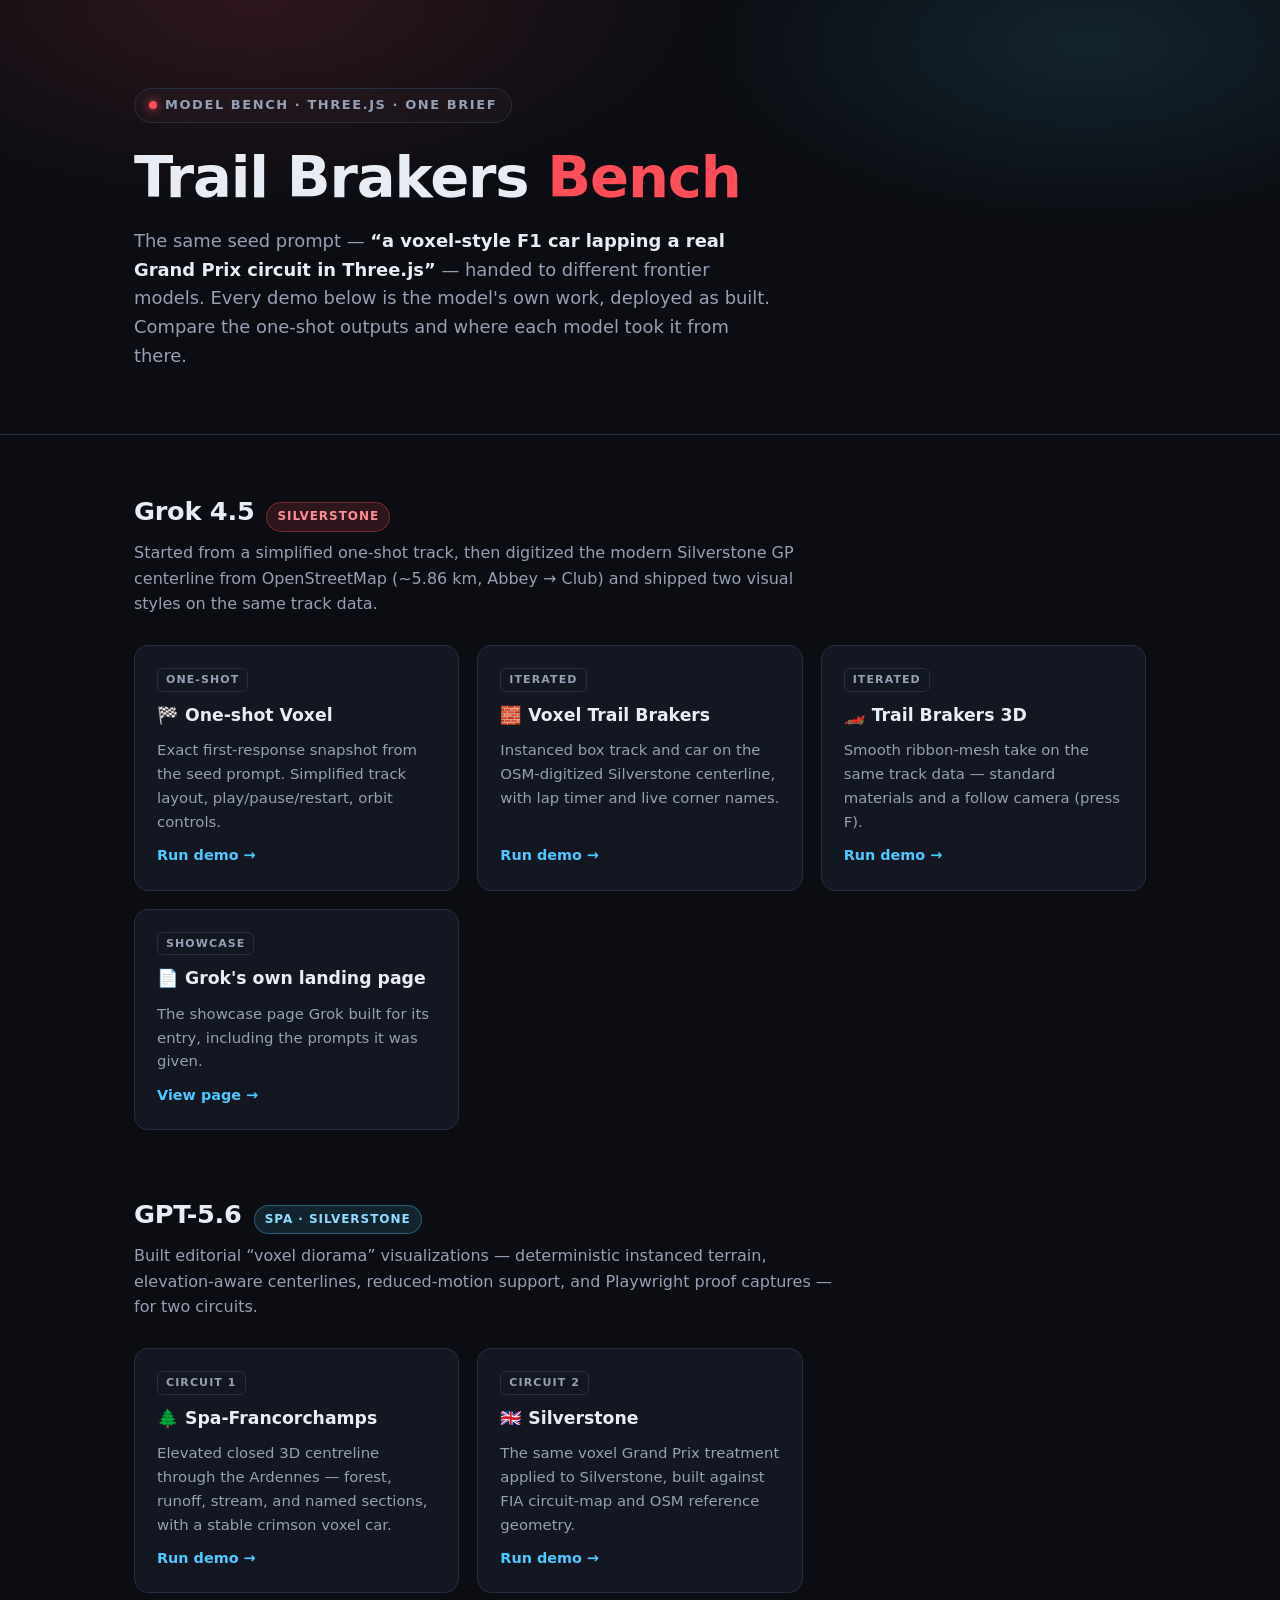
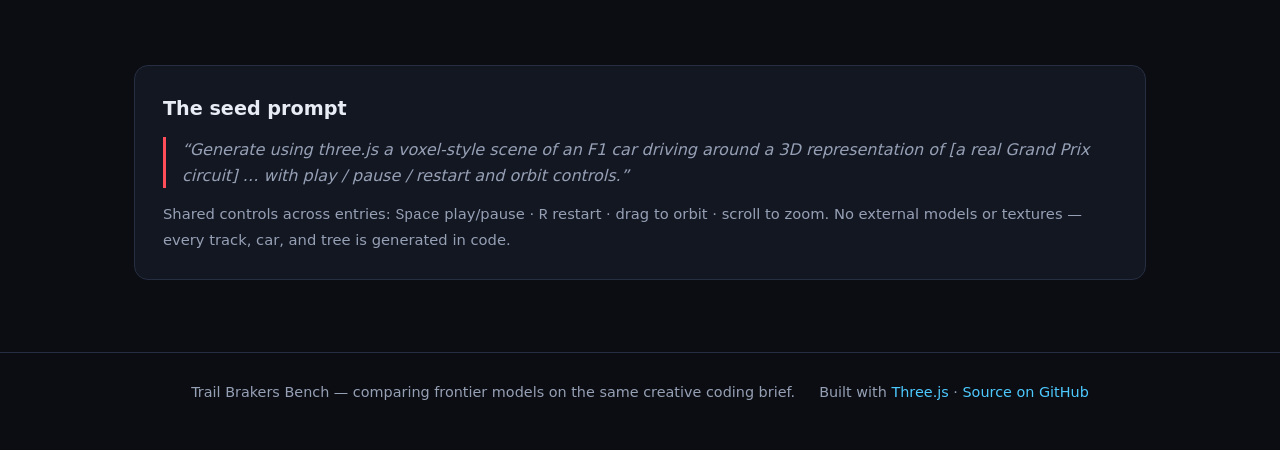
==== index.html @ 4cfb87d9 "Add bench landing page and assembled model demos Landing page comparing Grok 4.5 and GPT-5.6 entries" ====
<!doctype html>
<html lang="en">
<head>
  <meta charset="utf-8" />
  <meta name="viewport" content="width=device-width, initial-scale=1" />
  <title>Trail Brakers Bench</title>
  <meta name="description" content="One prompt, multiple frontier models: voxel F1 circuit demos built with Three.js by Grok 4.5 and GPT-5.6, side by side." />
  <style>
    :root {
      --bg: #0b0d12;
      --surface: #131722;
      --surface-2: #1a2030;
      --line: #262e42;
      --text: #e8ecf4;
      --muted: #96a0b5;
      --accent: #ff4d5a;
      --accent-2: #4dc9ff;
      --radius: 14px;
    }
    * { margin: 0; padding: 0; box-sizing: border-box; }
    html { color-scheme: dark; }
    body {
      background: var(--bg);
      color: var(--text);
      font: 16px/1.6 system-ui, -apple-system, "Segoe UI", Roboto, sans-serif;
      -webkit-font-smoothing: antialiased;
    }
    a { color: inherit; }
    .wrap { max-width: 1060px; margin: 0 auto; padding: 0 24px; }

    /* Hero */
    header {
      padding: 88px 0 64px;
      background:
        radial-gradient(60% 80% at 20% 0%, rgba(255, 77, 90, .14), transparent 60%),
        radial-gradient(50% 70% at 85% 10%, rgba(77, 201, 255, .12), transparent 60%);
      border-bottom: 1px solid var(--line);
    }
    .kicker {
      display: inline-flex; align-items: center; gap: 8px;
      font-size: 13px; font-weight: 600; letter-spacing: .12em; text-transform: uppercase;
      color: var(--muted);
      border: 1px solid var(--line); border-radius: 999px;
      padding: 6px 14px; margin-bottom: 24px;
      background: rgba(255,255,255,.02);
    }
    .kicker::before {
      content: ""; width: 8px; height: 8px; border-radius: 50%;
      background: var(--accent);
      box-shadow: 0 0 10px var(--accent);
    }
    h1 {
      font-size: clamp(2.2rem, 5.5vw, 3.6rem);
      line-height: 1.08; letter-spacing: -0.02em; font-weight: 800;
      margin-bottom: 18px;
    }
    h1 .accent { color: var(--accent); }
    .lede { max-width: 640px; color: var(--muted); font-size: 1.12rem; }
    .lede strong { color: var(--text); font-weight: 600; }

    /* Sections */
    section { padding: 56px 0 8px; }
    .model-head { display: flex; flex-wrap: wrap; align-items: baseline; gap: 12px; margin-bottom: 8px; }
    .model-head h2 { font-size: 1.6rem; letter-spacing: -0.01em; }
    .chip {
      font-size: 12px; font-weight: 700; letter-spacing: .08em; text-transform: uppercase;
      padding: 4px 10px; border-radius: 999px;
    }
    .chip.grok { background: rgba(255, 77, 90, .14); color: #ff8b94; border: 1px solid rgba(255, 77, 90, .35); }
    .chip.gpt  { background: rgba(77, 201, 255, .12); color: #8fdcff; border: 1px solid rgba(77, 201, 255, .35); }
    .model-sub { color: var(--muted); margin-bottom: 28px; max-width: 700px; }

    .grid { display: grid; grid-template-columns: repeat(auto-fill, minmax(290px, 1fr)); gap: 18px; }
    .card {
      display: flex; flex-direction: column; gap: 10px;
      background: var(--surface);
      border: 1px solid var(--line);
      border-radius: var(--radius);
      padding: 22px;
      text-decoration: none;
      transition: transform .15s ease, border-color .15s ease, background .15s ease;
    }
    .card:hover { transform: translateY(-3px); border-color: #3a4560; background: var(--surface-2); }
    .card h3 { font-size: 1.08rem; display: flex; align-items: center; gap: 8px; }
    .card p { color: var(--muted); font-size: .93rem; flex: 1; }
    .card .go { color: var(--accent-2); font-size: .9rem; font-weight: 600; }
    .card .go::after { content: " →"; }
    .tag {
      align-self: flex-start;
      font-size: 11px; font-weight: 700; letter-spacing: .1em; text-transform: uppercase;
      color: var(--muted); border: 1px solid var(--line); border-radius: 6px; padding: 2px 8px;
    }

    /* Brief */
    .brief {
      margin-top: 64px;
      background: var(--surface);
      border: 1px solid var(--line);
      border-radius: var(--radius);
      padding: 28px;
    }
    .brief h2 { font-size: 1.2rem; margin-bottom: 12px; }
    .brief blockquote {
      border-left: 3px solid var(--accent);
      padding-left: 16px;
      color: var(--muted);
      font-style: italic;
    }
    .brief .note { margin-top: 14px; color: var(--muted); font-size: .92rem; }

    footer {
      margin-top: 72px;
      border-top: 1px solid var(--line);
      padding: 28px 0 48px;
      color: var(--muted); font-size: .9rem;
      display: flex; flex-wrap: wrap; gap: 8px 24px; justify-content: space-between;
    }
    footer a { color: var(--accent-2); text-decoration: none; }
    footer a:hover { text-decoration: underline; }
  </style>
</head>
<body>
  <header>
    <div class="wrap">
      <div class="kicker">Model bench · Three.js · One brief</div>
      <h1>Trail Brakers <span class="accent">Bench</span></h1>
      <p class="lede">
        The same seed prompt — <strong>“a voxel-style F1 car lapping a real Grand Prix circuit in Three.js”</strong> —
        handed to different frontier models. Every demo below is the model's own work, deployed as built.
        Compare the one-shot outputs and where each model took it from there.
      </p>
    </div>
  </header>

  <main class="wrap">
    <section id="grok">
      <div class="model-head">
        <h2>Grok 4.5</h2>
        <span class="chip grok">Silverstone</span>
      </div>
      <p class="model-sub">
        Started from a simplified one-shot track, then digitized the modern Silverstone GP centerline
        from OpenStreetMap (~5.86 km, Abbey → Club) and shipped two visual styles on the same track data.
      </p>
      <div class="grid">
        <a class="card" href="./demos/grok-4.5/oneshot/">
          <span class="tag">One-shot</span>
          <h3>🏁 One-shot Voxel</h3>
          <p>Exact first-response snapshot from the seed prompt. Simplified track layout, play/pause/restart, orbit controls.</p>
          <span class="go">Run demo</span>
        </a>
        <a class="card" href="./demos/grok-4.5/voxel/">
          <span class="tag">Iterated</span>
          <h3>🧱 Voxel Trail Brakers</h3>
          <p>Instanced box track and car on the OSM-digitized Silverstone centerline, with lap timer and live corner names.</p>
          <span class="go">Run demo</span>
        </a>
        <a class="card" href="./demos/grok-4.5/3d/">
          <span class="tag">Iterated</span>
          <h3>🏎️ Trail Brakers 3D</h3>
          <p>Smooth ribbon-mesh take on the same track data — standard materials and a follow camera (press F).</p>
          <span class="go">Run demo</span>
        </a>
        <a class="card" href="./demos/grok-4.5/">
          <span class="tag">Showcase</span>
          <h3>📄 Grok's own landing page</h3>
          <p>The showcase page Grok built for its entry, including the prompts it was given.</p>
          <span class="go">View page</span>
        </a>
      </div>
    </section>

    <section id="gpt">
      <div class="model-head">
        <h2>GPT-5.6</h2>
        <span class="chip gpt">Spa · Silverstone</span>
      </div>
      <p class="model-sub">
        Built editorial “voxel diorama” visualizations — deterministic instanced terrain, elevation-aware
        centerlines, reduced-motion support, and Playwright proof captures — for two circuits.
      </p>
      <div class="grid">
        <a class="card" href="./demos/gpt-5.6/spa/">
          <span class="tag">Circuit 1</span>
          <h3>🌲 Spa-Francorchamps</h3>
          <p>Elevated closed 3D centreline through the Ardennes — forest, runoff, stream, and named sections, with a stable crimson voxel car.</p>
          <span class="go">Run demo</span>
        </a>
        <a class="card" href="./demos/gpt-5.6/silverstone/">
          <span class="tag">Circuit 2</span>
          <h3>🇬🇧 Silverstone</h3>
          <p>The same voxel Grand Prix treatment applied to Silverstone, built against FIA circuit-map and OSM reference geometry.</p>
          <span class="go">Run demo</span>
        </a>
      </div>
    </section>

    <div class="brief">
      <h2>The seed prompt</h2>
      <blockquote>
        “Generate using three.js a voxel-style scene of an F1 car driving around a 3D representation of
        [a real Grand Prix circuit] … with play / pause / restart and orbit controls.”
      </blockquote>
      <p class="note">
        Shared controls across entries: <kbd>Space</kbd> play/pause · <kbd>R</kbd> restart · drag to orbit · scroll to zoom.
        No external models or textures — every track, car, and tree is generated in code.
      </p>
    </div>
  </main>

  <footer>
    <div class="wrap" style="display:flex; flex-wrap:wrap; gap:8px 24px; justify-content:space-between; padding:0;">
      <span>Trail Brakers Bench — comparing frontier models on the same creative coding brief.</span>
      <span>Built with <a href="https://threejs.org/" rel="noopener">Three.js</a> · <a href="https://github.com/GeorgeQLe/trail-brakers-bench" rel="noopener">Source on GitHub</a></span>
    </div>
  </footer>
</body>
</html>
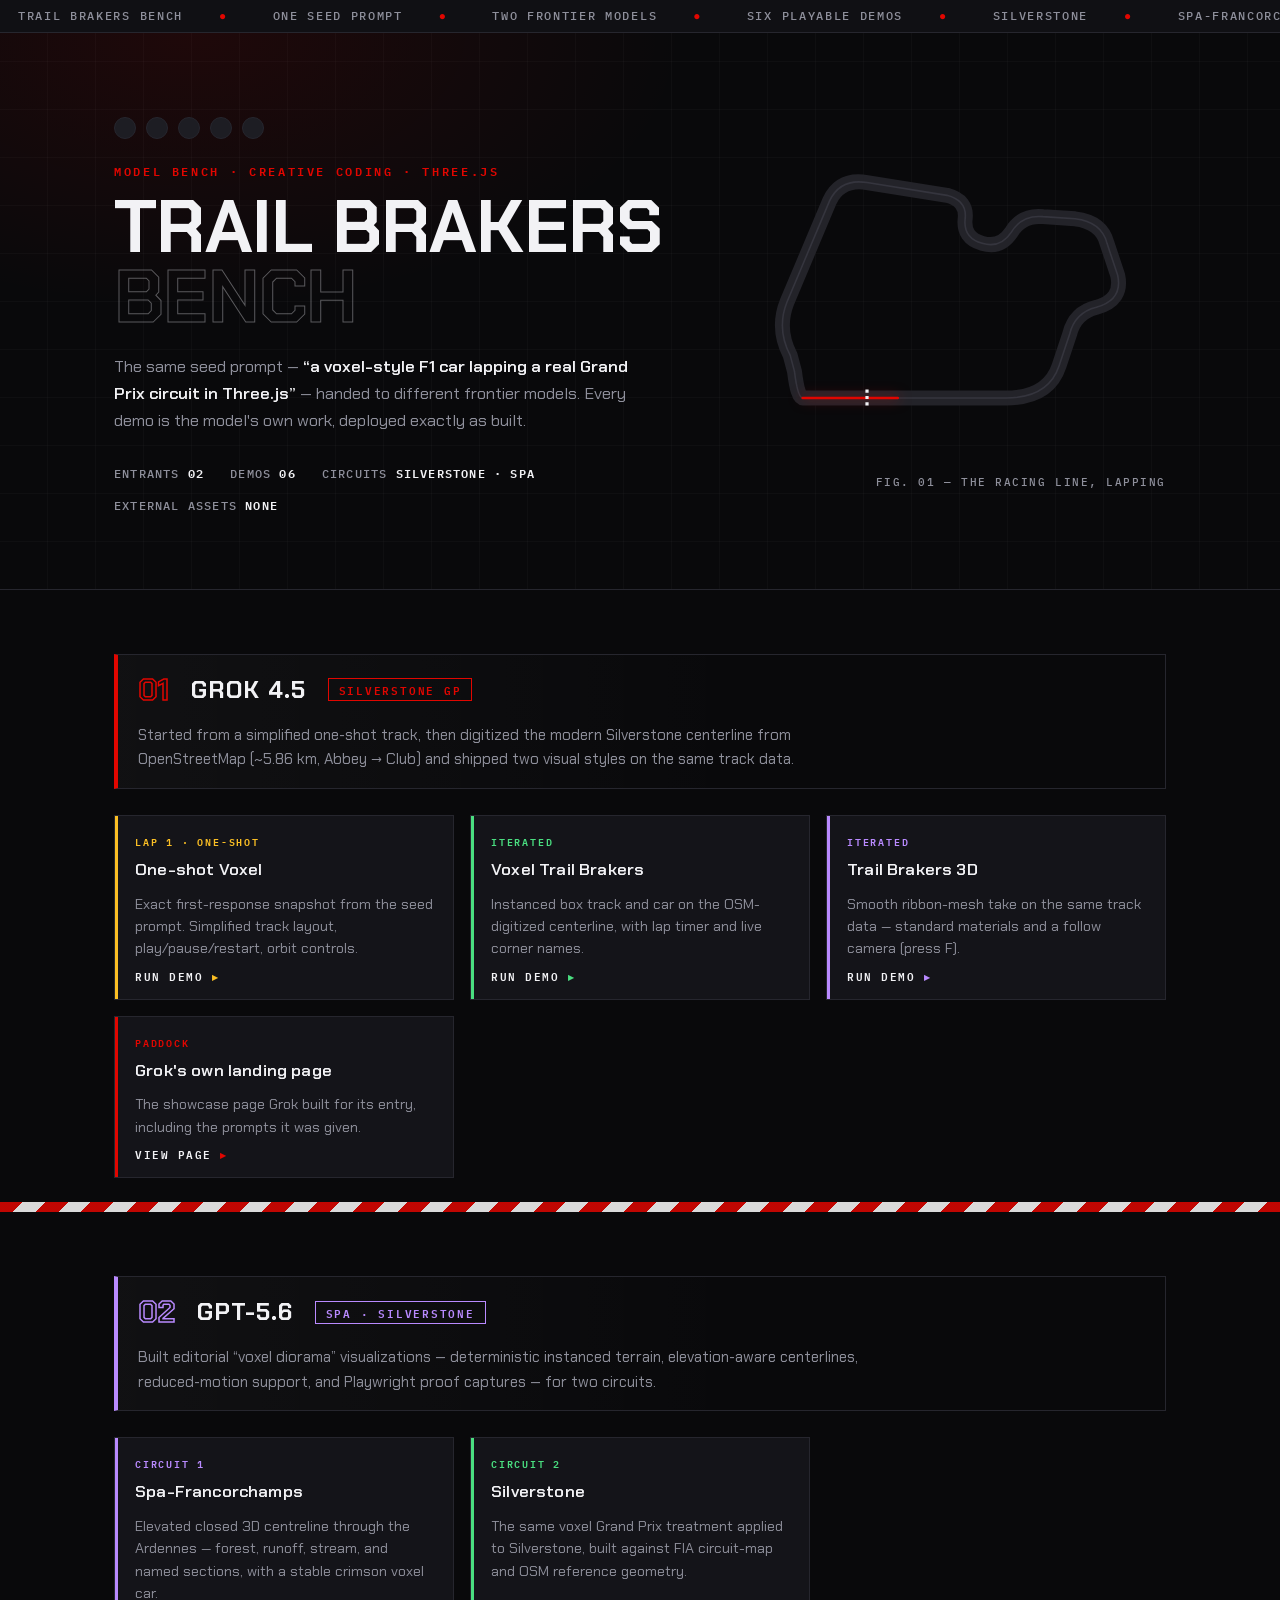
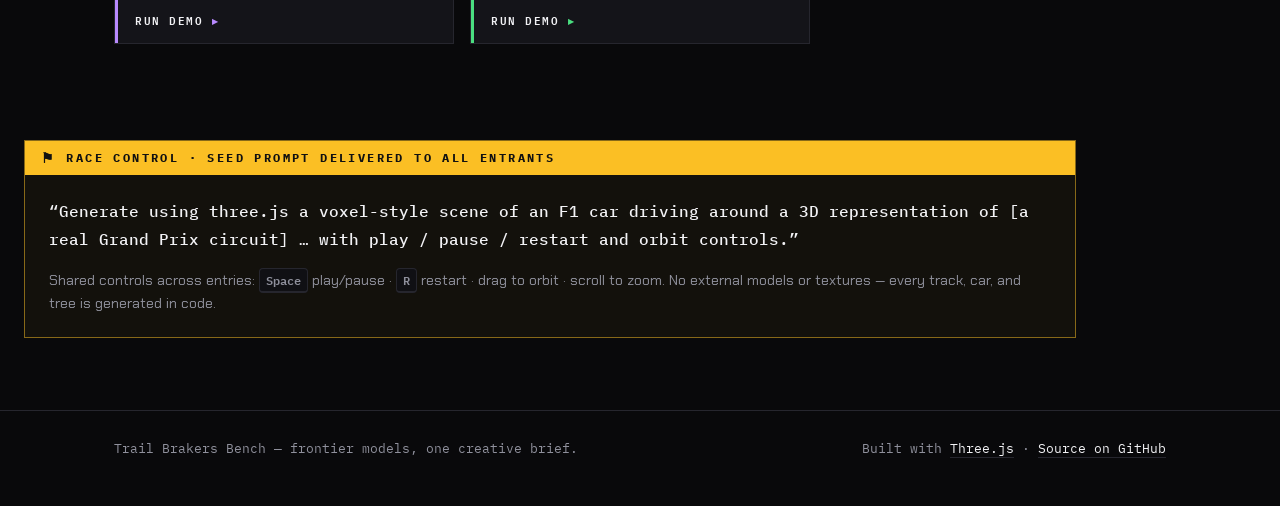
==== commit a1a480a9: "Redesign landing page with F1 broadcast aesthetic Timing-tower entry bars, start-light sequence, ani" ====
--- a/index.html
+++ b/index.html
@@ -5,212 +5,416 @@
   <meta name="viewport" content="width=device-width, initial-scale=1" />
   <title>Trail Brakers Bench</title>
   <meta name="description" content="One prompt, multiple frontier models: voxel F1 circuit demos built with Three.js by Grok 4.5 and GPT-5.6, side by side." />
+  <link rel="preconnect" href="https://fonts.googleapis.com" />
+  <link rel="preconnect" href="https://fonts.gstatic.com" crossorigin />
+  <link href="https://fonts.googleapis.com/css2?family=Chakra+Petch:wght@400;600;700&family=IBM+Plex+Mono:wght@400;500;600&display=swap" rel="stylesheet" />
   <style>
     :root {
-      --bg: #0b0d12;
-      --surface: #131722;
-      --surface-2: #1a2030;
-      --line: #262e42;
-      --text: #e8ecf4;
-      --muted: #96a0b5;
-      --accent: #ff4d5a;
-      --accent-2: #4dc9ff;
-      --radius: 14px;
+      --asphalt: #09090b;
+      --asphalt-2: #101014;
+      --panel: #141419;
+      --line: #26262e;
+      --text: #f2f2f5;
+      --muted: #8f909c;
+      --red: #e10600;          /* F1 red */
+      --purple: #b98aff;       /* fastest-sector purple */
+      --green: #4ade80;        /* personal-best green */
+      --yellow: #fbbf24;       /* race-control yellow */
+      --display: "Chakra Petch", system-ui, sans-serif;
+      --mono: "IBM Plex Mono", ui-monospace, monospace;
     }
     * { margin: 0; padding: 0; box-sizing: border-box; }
-    html { color-scheme: dark; }
+    html { color-scheme: dark; scroll-behavior: smooth; }
     body {
-      background: var(--bg);
+      background: var(--asphalt);
       color: var(--text);
-      font: 16px/1.6 system-ui, -apple-system, "Segoe UI", Roboto, sans-serif;
+      font-family: var(--display);
+      line-height: 1.6;
       -webkit-font-smoothing: antialiased;
+      overflow-x: hidden;
     }
     a { color: inherit; }
-    .wrap { max-width: 1060px; margin: 0 auto; padding: 0 24px; }
-
-    /* Hero */
-    header {
-      padding: 88px 0 64px;
+    .wrap { max-width: 1100px; margin: 0 auto; padding: 0 24px; }
+
+    /* ── ticker ─────────────────────────────────────── */
+    .ticker {
+      border-bottom: 1px solid var(--line);
+      background: var(--asphalt-2);
+      overflow: hidden;
+      white-space: nowrap;
+      font: 500 12px/1 var(--mono);
+      letter-spacing: .14em;
+      text-transform: uppercase;
+      color: var(--muted);
+      user-select: none;
+    }
+    .ticker__inner {
+      display: inline-block;
+      padding: 10px 0;
+      animation: ticker 32s linear infinite;
+    }
+    .ticker__inner span { margin: 0 18px; }
+    .ticker__inner .dot { color: var(--red); }
+    @keyframes ticker { from { transform: translateX(0); } to { transform: translateX(-50%); } }
+
+    /* ── hero ───────────────────────────────────────── */
+    .hero {
+      position: relative;
+      padding: 84px 0 72px;
+      border-bottom: 1px solid var(--line);
       background:
-        radial-gradient(60% 80% at 20% 0%, rgba(255, 77, 90, .14), transparent 60%),
-        radial-gradient(50% 70% at 85% 10%, rgba(77, 201, 255, .12), transparent 60%);
-      border-bottom: 1px solid var(--line);
-    }
+        radial-gradient(70% 90% at 15% 0%, rgba(225, 6, 0, .10), transparent 55%),
+        repeating-linear-gradient(0deg, transparent 0 47px, rgba(255,255,255,.025) 47px 48px),
+        repeating-linear-gradient(90deg, transparent 0 47px, rgba(255,255,255,.025) 47px 48px);
+    }
+    .hero .wrap {
+      display: grid;
+      grid-template-columns: minmax(0, 1.15fr) minmax(0, .85fr);
+      gap: 48px;
+      align-items: center;
+    }
+    @media (max-width: 840px) { .hero .wrap { grid-template-columns: 1fr; } }
+
+    .lights { display: flex; gap: 10px; margin-bottom: 26px; }
+    .lights i {
+      width: 22px; height: 22px; border-radius: 50%;
+      background: #1d1d23; border: 1px solid var(--line);
+      animation: 6s steps(1) infinite;
+    }
+    /* staggered on, then lights out together at 78% of the cycle */
+    .lights i:nth-child(1) { animation-name: light-1; }
+    .lights i:nth-child(2) { animation-name: light-2; }
+    .lights i:nth-child(3) { animation-name: light-3; }
+    .lights i:nth-child(4) { animation-name: light-4; }
+    .lights i:nth-child(5) { animation-name: light-5; }
+    @keyframes light-1 { 0%,9.999% {background:#1d1d23;box-shadow:none} 10%,77.999% {background:var(--red);box-shadow:0 0 14px rgba(225,6,0,.8)} 78%,100% {background:#1d1d23;box-shadow:none} }
+    @keyframes light-2 { 0%,21.999% {background:#1d1d23;box-shadow:none} 22%,77.999% {background:var(--red);box-shadow:0 0 14px rgba(225,6,0,.8)} 78%,100% {background:#1d1d23;box-shadow:none} }
+    @keyframes light-3 { 0%,33.999% {background:#1d1d23;box-shadow:none} 34%,77.999% {background:var(--red);box-shadow:0 0 14px rgba(225,6,0,.8)} 78%,100% {background:#1d1d23;box-shadow:none} }
+    @keyframes light-4 { 0%,45.999% {background:#1d1d23;box-shadow:none} 46%,77.999% {background:var(--red);box-shadow:0 0 14px rgba(225,6,0,.8)} 78%,100% {background:#1d1d23;box-shadow:none} }
+    @keyframes light-5 { 0%,57.999% {background:#1d1d23;box-shadow:none} 58%,77.999% {background:var(--red);box-shadow:0 0 14px rgba(225,6,0,.8)} 78%,100% {background:#1d1d23;box-shadow:none} }
+
     .kicker {
-      display: inline-flex; align-items: center; gap: 8px;
-      font-size: 13px; font-weight: 600; letter-spacing: .12em; text-transform: uppercase;
+      font: 600 12px/1 var(--mono);
+      letter-spacing: .22em;
+      text-transform: uppercase;
+      color: var(--red);
+      margin-bottom: 16px;
+    }
+    h1 {
+      font-size: clamp(2.6rem, 7vw, 4.6rem);
+      font-weight: 700;
+      line-height: .95;
+      letter-spacing: -.01em;
+      text-transform: uppercase;
+      margin-bottom: 8px;
+    }
+    h1 .ghost {
+      display: block;
+      color: transparent;
+      -webkit-text-stroke: 1px rgba(242,242,245,.35);
+    }
+    .lede {
+      max-width: 520px;
       color: var(--muted);
-      border: 1px solid var(--line); border-radius: 999px;
-      padding: 6px 14px; margin-bottom: 24px;
-      background: rgba(255,255,255,.02);
-    }
-    .kicker::before {
-      content: ""; width: 8px; height: 8px; border-radius: 50%;
-      background: var(--accent);
-      box-shadow: 0 0 10px var(--accent);
-    }
-    h1 {
-      font-size: clamp(2.2rem, 5.5vw, 3.6rem);
-      line-height: 1.08; letter-spacing: -0.02em; font-weight: 800;
-      margin-bottom: 18px;
-    }
-    h1 .accent { color: var(--accent); }
-    .lede { max-width: 640px; color: var(--muted); font-size: 1.12rem; }
+      font-size: 1.05rem;
+      margin-top: 20px;
+    }
     .lede strong { color: var(--text); font-weight: 600; }
-
-    /* Sections */
-    section { padding: 56px 0 8px; }
-    .model-head { display: flex; flex-wrap: wrap; align-items: baseline; gap: 12px; margin-bottom: 8px; }
-    .model-head h2 { font-size: 1.6rem; letter-spacing: -0.01em; }
-    .chip {
-      font-size: 12px; font-weight: 700; letter-spacing: .08em; text-transform: uppercase;
-      padding: 4px 10px; border-radius: 999px;
-    }
-    .chip.grok { background: rgba(255, 77, 90, .14); color: #ff8b94; border: 1px solid rgba(255, 77, 90, .35); }
-    .chip.gpt  { background: rgba(77, 201, 255, .12); color: #8fdcff; border: 1px solid rgba(77, 201, 255, .35); }
-    .model-sub { color: var(--muted); margin-bottom: 28px; max-width: 700px; }
-
-    .grid { display: grid; grid-template-columns: repeat(auto-fill, minmax(290px, 1fr)); gap: 18px; }
+    .hero__meta {
+      display: flex; flex-wrap: wrap; gap: 10px 26px;
+      margin-top: 30px;
+      font: 500 12px/1.8 var(--mono);
+      letter-spacing: .1em; text-transform: uppercase; color: var(--muted);
+    }
+    .hero__meta b { color: var(--text); font-weight: 600; }
+
+    /* circuit figure */
+    .circuit { position: relative; }
+    .circuit svg { width: 100%; height: auto; display: block; }
+    .circuit .track-base { fill: none; stroke: #232329; stroke-width: 14; stroke-linejoin: round; stroke-linecap: round; }
+    .circuit .track-edge { fill: none; stroke: #35353e; stroke-width: 1.5; stroke-linejoin: round; }
+    .circuit .race-line {
+      fill: none; stroke: var(--red); stroke-width: 2.5;
+      stroke-linejoin: round; stroke-linecap: round;
+      stroke-dasharray: 90 830;
+      animation: lap 7s linear infinite;
+      filter: drop-shadow(0 0 6px rgba(225,6,0,.65));
+    }
+    @keyframes lap { to { stroke-dashoffset: -920; } }
+    .circuit .sf { stroke: var(--text); stroke-width: 3; stroke-dasharray: 3 3; }
+    .circuit figcaption {
+      margin-top: 12px;
+      font: 500 11px/1.6 var(--mono);
+      letter-spacing: .14em; text-transform: uppercase;
+      color: var(--muted); text-align: right;
+    }
+
+    /* ── kerb divider ───────────────────────────────── */
+    .kerb {
+      height: 10px;
+      background: repeating-linear-gradient(-45deg, var(--red) 0 16px, #fff 16px 32px);
+      opacity: .85;
+    }
+
+    /* ── entries ────────────────────────────────────── */
+    .entry { padding: 64px 0 24px; }
+    .entry__bar {
+      display: flex; flex-wrap: wrap; align-items: center; gap: 14px 22px;
+      border: 1px solid var(--line);
+      border-left: 4px solid var(--accent, var(--red));
+      background: linear-gradient(90deg, rgba(255,255,255,.03), transparent 60%);
+      padding: 16px 20px;
+      margin-bottom: 26px;
+    }
+    .entry__pos {
+      font: 700 1.9rem/1 var(--display);
+      color: transparent;
+      -webkit-text-stroke: 1.5px var(--accent, var(--red));
+    }
+    .entry__bar h2 {
+      font-size: 1.5rem; text-transform: uppercase; letter-spacing: .04em;
+      font-weight: 700;
+    }
+    .entry__bar .circuit-tag {
+      font: 600 11px/1 var(--mono); letter-spacing: .16em; text-transform: uppercase;
+      color: var(--accent, var(--red));
+      border: 1px solid currentColor;
+      padding: 5px 10px;
+    }
+    .entry__note {
+      flex-basis: 100%;
+      color: var(--muted); font-size: .95rem; max-width: 760px;
+    }
+    #grok { --accent: var(--red); }
+    #gpt  { --accent: var(--purple); }
+
+    .grid { display: grid; grid-template-columns: repeat(auto-fill, minmax(260px, 1fr)); gap: 16px; }
     .card {
+      position: relative;
       display: flex; flex-direction: column; gap: 10px;
-      background: var(--surface);
+      background: var(--panel);
       border: 1px solid var(--line);
-      border-radius: var(--radius);
-      padding: 22px;
+      padding: 20px 20px 18px;
       text-decoration: none;
-      transition: transform .15s ease, border-color .15s ease, background .15s ease;
-    }
-    .card:hover { transform: translateY(-3px); border-color: #3a4560; background: var(--surface-2); }
-    .card h3 { font-size: 1.08rem; display: flex; align-items: center; gap: 8px; }
-    .card p { color: var(--muted); font-size: .93rem; flex: 1; }
-    .card .go { color: var(--accent-2); font-size: .9rem; font-weight: 600; }
-    .card .go::after { content: " →"; }
-    .tag {
-      align-self: flex-start;
-      font-size: 11px; font-weight: 700; letter-spacing: .1em; text-transform: uppercase;
-      color: var(--muted); border: 1px solid var(--line); border-radius: 6px; padding: 2px 8px;
-    }
-
-    /* Brief */
-    .brief {
-      margin-top: 64px;
-      background: var(--surface);
-      border: 1px solid var(--line);
-      border-radius: var(--radius);
-      padding: 28px;
-    }
-    .brief h2 { font-size: 1.2rem; margin-bottom: 12px; }
-    .brief blockquote {
-      border-left: 3px solid var(--accent);
-      padding-left: 16px;
-      color: var(--muted);
-      font-style: italic;
-    }
-    .brief .note { margin-top: 14px; color: var(--muted); font-size: .92rem; }
-
+      transition: transform .16s ease, border-color .16s ease;
+      overflow: hidden;
+    }
+    .card::before {
+      content: ""; position: absolute; inset: 0 auto 0 0; width: 3px;
+      background: var(--sector, var(--muted));
+      transition: width .16s ease;
+    }
+    .card:hover { transform: translateY(-3px); border-color: #3c3c46; }
+    .card:hover::before { width: 6px; }
+    .card .tag {
+      font: 600 10px/1 var(--mono); letter-spacing: .18em; text-transform: uppercase;
+      color: var(--sector, var(--muted));
+    }
+    .card h3 { font-size: 1.05rem; font-weight: 600; letter-spacing: .01em; }
+    .card p { color: var(--muted); font-size: .9rem; flex: 1; line-height: 1.55; }
+    .card .go {
+      font: 600 11px/1 var(--mono); letter-spacing: .14em; text-transform: uppercase;
+      color: var(--text);
+    }
+    .card .go::after { content: "  ▸"; color: var(--sector, var(--red)); }
+    .s-purple { --sector: var(--purple); }
+    .s-green  { --sector: var(--green); }
+    .s-yellow { --sector: var(--yellow); }
+    .s-red    { --sector: var(--red); }
+
+    /* ── race control ───────────────────────────────── */
+    .race-control { margin: 72px 0 0; }
+    .rc-box {
+      border: 1px solid rgba(251,191,36,.5);
+      background: rgba(251,191,36,.04);
+    }
+    .rc-box__head {
+      display: flex; align-items: center; gap: 10px;
+      background: var(--yellow); color: #111;
+      font: 700 12px/1 var(--mono); letter-spacing: .2em; text-transform: uppercase;
+      padding: 10px 16px;
+    }
+    .rc-box__head::before { content: "⚑"; font-size: 14px; }
+    .rc-box__body { padding: 22px 24px; }
+    .rc-box__body blockquote {
+      font: 500 1.02rem/1.7 var(--mono);
+      color: var(--text);
+    }
+    .rc-box__body .note {
+      margin-top: 16px; color: var(--muted); font-size: .9rem;
+    }
+    kbd {
+      font: 600 .8em var(--mono);
+      border: 1px solid var(--line); border-bottom-width: 2px;
+      padding: 1px 6px; border-radius: 4px; background: var(--asphalt-2);
+    }
+
+    /* ── footer ─────────────────────────────────────── */
     footer {
       margin-top: 72px;
       border-top: 1px solid var(--line);
-      padding: 28px 0 48px;
-      color: var(--muted); font-size: .9rem;
-      display: flex; flex-wrap: wrap; gap: 8px 24px; justify-content: space-between;
-    }
-    footer a { color: var(--accent-2); text-decoration: none; }
-    footer a:hover { text-decoration: underline; }
+      padding: 26px 0 46px;
+      color: var(--muted);
+      font: 400 13px/1.8 var(--mono);
+    }
+    footer .wrap { display: flex; flex-wrap: wrap; gap: 8px 24px; justify-content: space-between; }
+    footer a { color: var(--text); text-decoration: none; border-bottom: 1px solid var(--line); }
+    footer a:hover { border-color: var(--red); }
+
+    @media (prefers-reduced-motion: reduce) {
+      .ticker__inner, .lights i, .circuit .race-line { animation: none; }
+      .circuit .race-line { stroke-dasharray: none; }
+      .card, .card::before { transition: none; }
+    }
   </style>
 </head>
 <body>
-  <header>
+
+  <div class="ticker" aria-hidden="true">
+    <div class="ticker__inner">
+      <span>Trail Brakers Bench</span><span class="dot">●</span>
+      <span>One seed prompt</span><span class="dot">●</span>
+      <span>Two frontier models</span><span class="dot">●</span>
+      <span>Six playable demos</span><span class="dot">●</span>
+      <span>Silverstone</span><span class="dot">●</span>
+      <span>Spa-Francorchamps</span><span class="dot">●</span>
+      <span>Three.js · no external assets</span><span class="dot">●</span>
+      <span>Trail Brakers Bench</span><span class="dot">●</span>
+      <span>One seed prompt</span><span class="dot">●</span>
+      <span>Two frontier models</span><span class="dot">●</span>
+      <span>Six playable demos</span><span class="dot">●</span>
+      <span>Silverstone</span><span class="dot">●</span>
+      <span>Spa-Francorchamps</span><span class="dot">●</span>
+      <span>Three.js · no external assets</span><span class="dot">●</span>
+    </div>
+  </div>
+
+  <header class="hero">
     <div class="wrap">
-      <div class="kicker">Model bench · Three.js · One brief</div>
-      <h1>Trail Brakers <span class="accent">Bench</span></h1>
-      <p class="lede">
-        The same seed prompt — <strong>“a voxel-style F1 car lapping a real Grand Prix circuit in Three.js”</strong> —
-        handed to different frontier models. Every demo below is the model's own work, deployed as built.
-        Compare the one-shot outputs and where each model took it from there.
-      </p>
+      <div>
+        <div class="lights" aria-hidden="true"><i></i><i></i><i></i><i></i><i></i></div>
+        <p class="kicker">Model bench · Creative coding · Three.js</p>
+        <h1>Trail Brakers<span class="ghost">Bench</span></h1>
+        <p class="lede">
+          The same seed prompt — <strong>“a voxel-style F1 car lapping a real Grand Prix
+          circuit in Three.js”</strong> — handed to different frontier models.
+          Every demo is the model's own work, deployed exactly as built.
+        </p>
+        <div class="hero__meta">
+          <span>Entrants <b>02</b></span>
+          <span>Demos <b>06</b></span>
+          <span>Circuits <b>Silverstone · Spa</b></span>
+          <span>External assets <b>None</b></span>
+        </div>
+      </div>
+
+      <figure class="circuit" aria-hidden="true">
+        <svg viewBox="0 0 400 300">
+          <path class="track-base" id="tb" d="M60,240 L250,240 Q290,240 300,210 L310,180 Q315,160 335,155 Q360,148 355,125 L345,95 Q340,75 315,72 L285,70 Q265,68 255,85 Q245,100 228,95 Q210,90 212,72 Q214,55 195,50 L120,38 Q95,34 85,55 L45,150 Q35,175 48,200 L52,215 Q55,240 60,240 Z" />
+          <path class="track-edge" d="M60,240 L250,240 Q290,240 300,210 L310,180 Q315,160 335,155 Q360,148 355,125 L345,95 Q340,75 315,72 L285,70 Q265,68 255,85 Q245,100 228,95 Q210,90 212,72 Q214,55 195,50 L120,38 Q95,34 85,55 L45,150 Q35,175 48,200 L52,215 Q55,240 60,240 Z" />
+          <path class="race-line" pathLength="920" d="M60,240 L250,240 Q290,240 300,210 L310,180 Q315,160 335,155 Q360,148 355,125 L345,95 Q340,75 315,72 L285,70 Q265,68 255,85 Q245,100 228,95 Q210,90 212,72 Q214,55 195,50 L120,38 Q95,34 85,55 L45,150 Q35,175 48,200 L52,215 Q55,240 60,240 Z" />
+          <line class="sf" x1="120" y1="232" x2="120" y2="248" />
+        </svg>
+        <figcaption>Fig. 01 — the racing line, lapping</figcaption>
+      </figure>
     </div>
   </header>
 
-  <main class="wrap">
-    <section id="grok">
-      <div class="model-head">
-        <h2>Grok 4.5</h2>
-        <span class="chip grok">Silverstone</span>
-      </div>
-      <p class="model-sub">
-        Started from a simplified one-shot track, then digitized the modern Silverstone GP centerline
-        from OpenStreetMap (~5.86 km, Abbey → Club) and shipped two visual styles on the same track data.
-      </p>
-      <div class="grid">
-        <a class="card" href="./demos/grok-4.5/oneshot/">
-          <span class="tag">One-shot</span>
-          <h3>🏁 One-shot Voxel</h3>
-          <p>Exact first-response snapshot from the seed prompt. Simplified track layout, play/pause/restart, orbit controls.</p>
-          <span class="go">Run demo</span>
-        </a>
-        <a class="card" href="./demos/grok-4.5/voxel/">
-          <span class="tag">Iterated</span>
-          <h3>🧱 Voxel Trail Brakers</h3>
-          <p>Instanced box track and car on the OSM-digitized Silverstone centerline, with lap timer and live corner names.</p>
-          <span class="go">Run demo</span>
-        </a>
-        <a class="card" href="./demos/grok-4.5/3d/">
-          <span class="tag">Iterated</span>
-          <h3>🏎️ Trail Brakers 3D</h3>
-          <p>Smooth ribbon-mesh take on the same track data — standard materials and a follow camera (press F).</p>
-          <span class="go">Run demo</span>
-        </a>
-        <a class="card" href="./demos/grok-4.5/">
-          <span class="tag">Showcase</span>
-          <h3>📄 Grok's own landing page</h3>
-          <p>The showcase page Grok built for its entry, including the prompts it was given.</p>
-          <span class="go">View page</span>
-        </a>
+  <main>
+    <section class="entry" id="grok">
+      <div class="wrap">
+        <div class="entry__bar">
+          <span class="entry__pos">01</span>
+          <h2>Grok 4.5</h2>
+          <span class="circuit-tag">Silverstone GP</span>
+          <p class="entry__note">
+            Started from a simplified one-shot track, then digitized the modern Silverstone
+            centerline from OpenStreetMap (~5.86 km, Abbey → Club) and shipped two visual
+            styles on the same track data.
+          </p>
+        </div>
+        <div class="grid">
+          <a class="card s-yellow" href="./demos/grok-4.5/oneshot/">
+            <span class="tag">Lap 1 · One-shot</span>
+            <h3>One-shot Voxel</h3>
+            <p>Exact first-response snapshot from the seed prompt. Simplified track layout, play/pause/restart, orbit controls.</p>
+            <span class="go">Run demo</span>
+          </a>
+          <a class="card s-green" href="./demos/grok-4.5/voxel/">
+            <span class="tag">Iterated</span>
+            <h3>Voxel Trail Brakers</h3>
+            <p>Instanced box track and car on the OSM-digitized centerline, with lap timer and live corner names.</p>
+            <span class="go">Run demo</span>
+          </a>
+          <a class="card s-purple" href="./demos/grok-4.5/3d/">
+            <span class="tag">Iterated</span>
+            <h3>Trail Brakers 3D</h3>
+            <p>Smooth ribbon-mesh take on the same track data — standard materials and a follow camera (press F).</p>
+            <span class="go">Run demo</span>
+          </a>
+          <a class="card s-red" href="./demos/grok-4.5/">
+            <span class="tag">Paddock</span>
+            <h3>Grok's own landing page</h3>
+            <p>The showcase page Grok built for its entry, including the prompts it was given.</p>
+            <span class="go">View page</span>
+          </a>
+        </div>
       </div>
     </section>
 
-    <section id="gpt">
-      <div class="model-head">
-        <h2>GPT-5.6</h2>
-        <span class="chip gpt">Spa · Silverstone</span>
-      </div>
-      <p class="model-sub">
-        Built editorial “voxel diorama” visualizations — deterministic instanced terrain, elevation-aware
-        centerlines, reduced-motion support, and Playwright proof captures — for two circuits.
-      </p>
-      <div class="grid">
-        <a class="card" href="./demos/gpt-5.6/spa/">
-          <span class="tag">Circuit 1</span>
-          <h3>🌲 Spa-Francorchamps</h3>
-          <p>Elevated closed 3D centreline through the Ardennes — forest, runoff, stream, and named sections, with a stable crimson voxel car.</p>
-          <span class="go">Run demo</span>
-        </a>
-        <a class="card" href="./demos/gpt-5.6/silverstone/">
-          <span class="tag">Circuit 2</span>
-          <h3>🇬🇧 Silverstone</h3>
-          <p>The same voxel Grand Prix treatment applied to Silverstone, built against FIA circuit-map and OSM reference geometry.</p>
-          <span class="go">Run demo</span>
-        </a>
+    <div class="kerb" role="presentation"></div>
+
+    <section class="entry" id="gpt">
+      <div class="wrap">
+        <div class="entry__bar">
+          <span class="entry__pos">02</span>
+          <h2>GPT-5.6</h2>
+          <span class="circuit-tag">Spa · Silverstone</span>
+          <p class="entry__note">
+            Built editorial “voxel diorama” visualizations — deterministic instanced terrain,
+            elevation-aware centerlines, reduced-motion support, and Playwright proof captures —
+            for two circuits.
+          </p>
+        </div>
+        <div class="grid">
+          <a class="card s-purple" href="./demos/gpt-5.6/spa/">
+            <span class="tag">Circuit 1</span>
+            <h3>Spa-Francorchamps</h3>
+            <p>Elevated closed 3D centreline through the Ardennes — forest, runoff, stream, and named sections, with a stable crimson voxel car.</p>
+            <span class="go">Run demo</span>
+          </a>
+          <a class="card s-green" href="./demos/gpt-5.6/silverstone/">
+            <span class="tag">Circuit 2</span>
+            <h3>Silverstone</h3>
+            <p>The same voxel Grand Prix treatment applied to Silverstone, built against FIA circuit-map and OSM reference geometry.</p>
+            <span class="go">Run demo</span>
+          </a>
+        </div>
       </div>
     </section>
 
-    <div class="brief">
-      <h2>The seed prompt</h2>
-      <blockquote>
-        “Generate using three.js a voxel-style scene of an F1 car driving around a 3D representation of
-        [a real Grand Prix circuit] … with play / pause / restart and orbit controls.”
-      </blockquote>
-      <p class="note">
-        Shared controls across entries: <kbd>Space</kbd> play/pause · <kbd>R</kbd> restart · drag to orbit · scroll to zoom.
-        No external models or textures — every track, car, and tree is generated in code.
-      </p>
-    </div>
+    <section class="race-control wrap">
+      <div class="rc-box">
+        <div class="rc-box__head">Race control · Seed prompt delivered to all entrants</div>
+        <div class="rc-box__body">
+          <blockquote>
+            “Generate using three.js a voxel-style scene of an F1 car driving around a 3D
+            representation of [a real Grand Prix circuit] … with play / pause / restart and
+            orbit controls.”
+          </blockquote>
+          <p class="note">
+            Shared controls across entries: <kbd>Space</kbd> play/pause · <kbd>R</kbd> restart ·
+            drag to orbit · scroll to zoom. No external models or textures — every track, car,
+            and tree is generated in code.
+          </p>
+        </div>
+      </div>
+    </section>
   </main>
 
   <footer>
-    <div class="wrap" style="display:flex; flex-wrap:wrap; gap:8px 24px; justify-content:space-between; padding:0;">
-      <span>Trail Brakers Bench — comparing frontier models on the same creative coding brief.</span>
+    <div class="wrap">
+      <span>Trail Brakers Bench — frontier models, one creative brief.</span>
       <span>Built with <a href="https://threejs.org/" rel="noopener">Three.js</a> · <a href="https://github.com/GeorgeQLe/trail-brakers-bench" rel="noopener">Source on GitHub</a></span>
     </div>
   </footer>
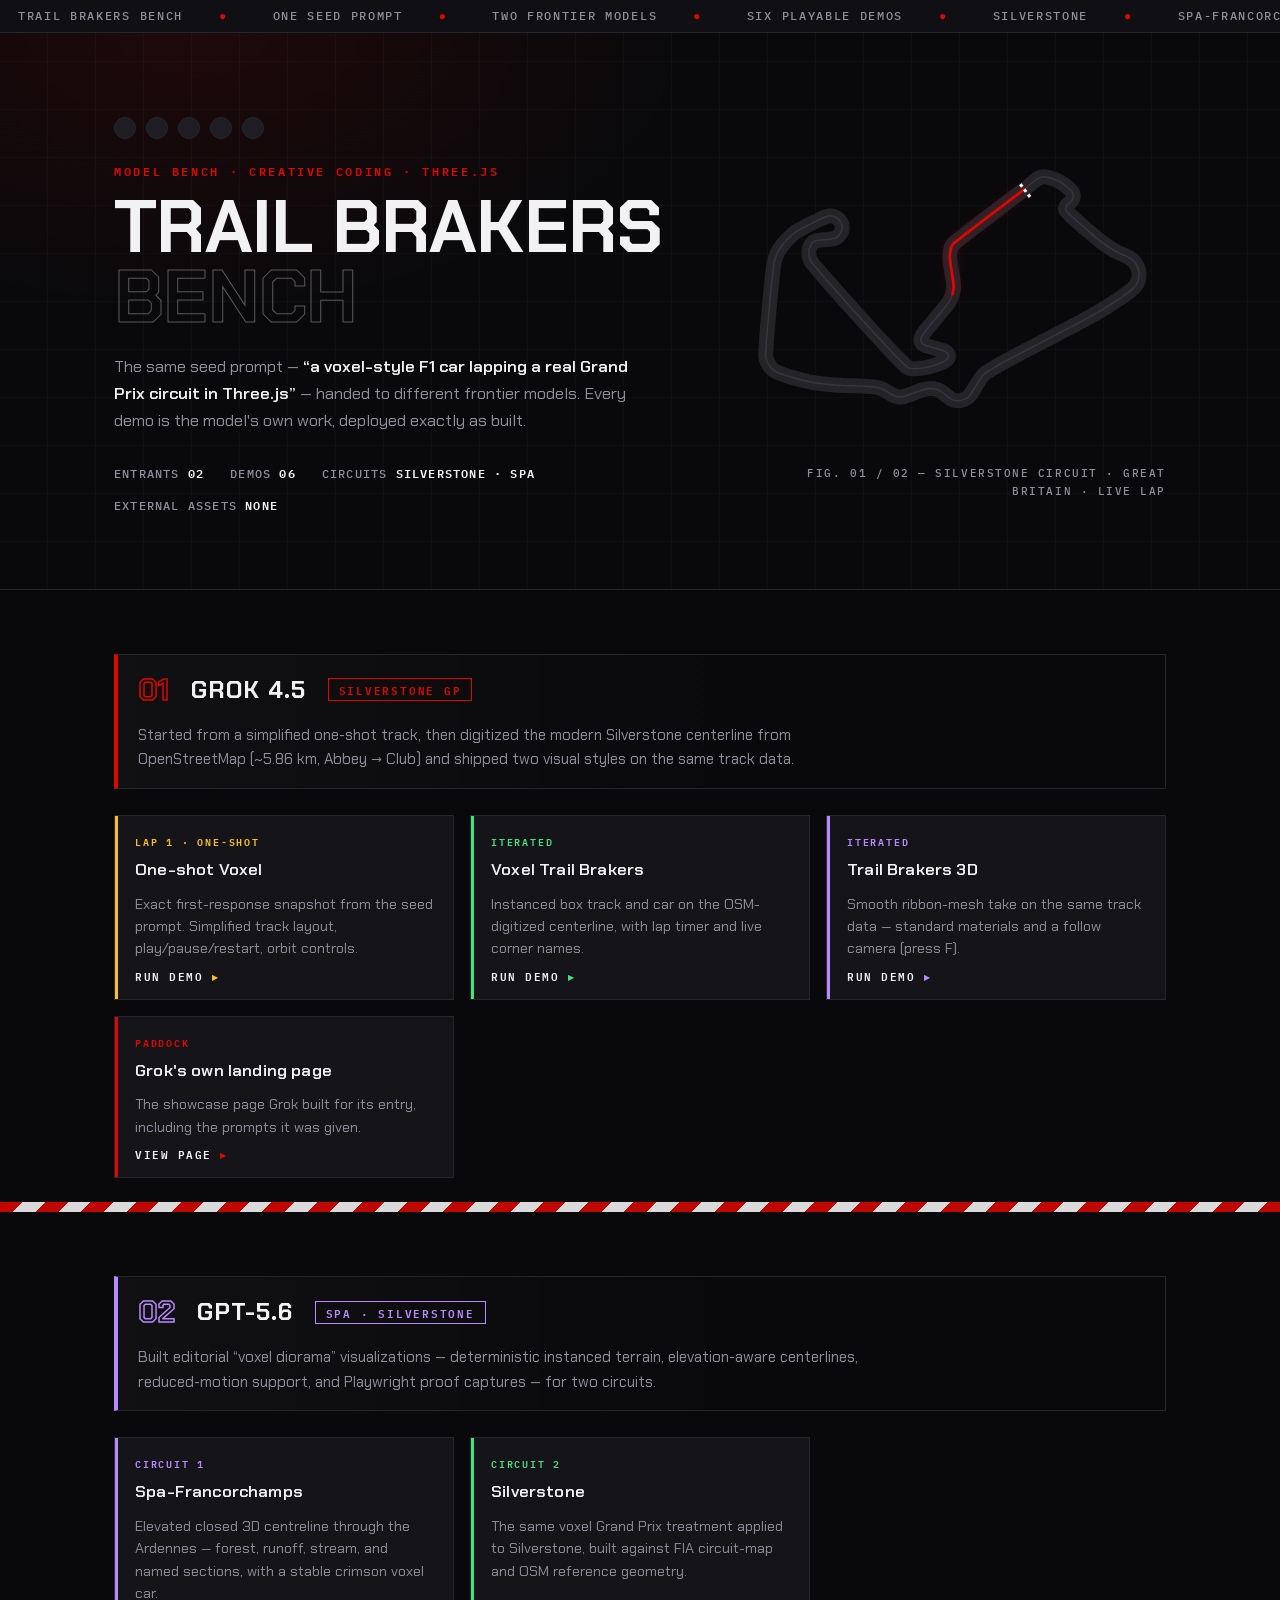
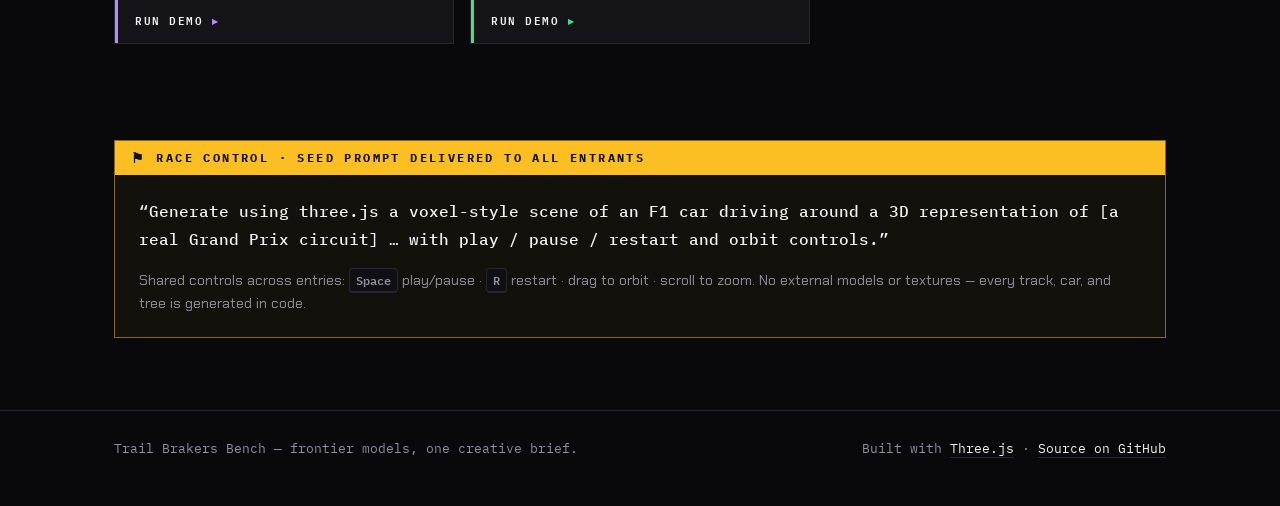
==== commit 090b43e8: "Animate rotating hero circuits" ====
--- a/index.html
+++ b/index.html
@@ -73,7 +73,10 @@
       gap: 48px;
       align-items: center;
     }
-    @media (max-width: 840px) { .hero .wrap { grid-template-columns: 1fr; } }
+    @media (max-width: 840px) {
+      .hero .wrap { grid-template-columns: 1fr; }
+      .circuit { width: 100%; max-width: 440px; justify-self: center; }
+    }
 
     .lights { display: flex; gap: 10px; margin-bottom: 26px; }
     .lights i {
@@ -129,20 +132,35 @@
     .hero__meta b { color: var(--text); font-weight: 600; }
 
     /* circuit figure */
-    .circuit { position: relative; }
+    .circuit {
+      position: relative;
+      --lap-duration: 7s;
+      --track-switch-duration: 420ms;
+    }
     .circuit svg { width: 100%; height: auto; display: block; }
+    .circuit__track {
+      opacity: 0;
+      transition: opacity var(--track-switch-duration) ease-in-out;
+    }
+    .circuit__track.is-visible,
+    .circuit__track.is-arriving { opacity: 1; }
     .circuit .track-base { fill: none; stroke: #232329; stroke-width: 14; stroke-linejoin: round; stroke-linecap: round; }
     .circuit .track-edge { fill: none; stroke: #35353e; stroke-width: 1.5; stroke-linejoin: round; }
     .circuit .race-line {
       fill: none; stroke: var(--red); stroke-width: 2.5;
       stroke-linejoin: round; stroke-linecap: round;
-      stroke-dasharray: 90 830;
-      animation: lap 7s linear infinite;
+      stroke-dasharray: 11 89;
+      stroke-dashoffset: 0;
       filter: drop-shadow(0 0 6px rgba(225,6,0,.65));
     }
-    @keyframes lap { to { stroke-dashoffset: -920; } }
+    .circuit__track.is-lapping .race-line {
+      animation: circuit-lap var(--lap-duration) linear 1;
+    }
+    .circuit.is-paused .race-line { animation-play-state: paused; }
+    @keyframes circuit-lap { to { stroke-dashoffset: -100; } }
     .circuit .sf { stroke: var(--text); stroke-width: 3; stroke-dasharray: 3 3; }
     .circuit figcaption {
+      min-height: 1.6em;
       margin-top: 12px;
       font: 500 11px/1.6 var(--mono);
       letter-spacing: .14em; text-transform: uppercase;
@@ -223,7 +241,7 @@
     .s-red    { --sector: var(--red); }
 
     /* ── race control ───────────────────────────────── */
-    .race-control { margin: 72px 0 0; }
+    .race-control { margin: 72px auto 0; }
     .rc-box {
       border: 1px solid rgba(251,191,36,.5);
       background: rgba(251,191,36,.04);
@@ -263,6 +281,7 @@
 
     @media (prefers-reduced-motion: reduce) {
       .ticker__inner, .lights i, .circuit .race-line { animation: none; }
+      .circuit__track { transition: none; }
       .circuit .race-line { stroke-dasharray: none; }
       .card, .card::before { transition: none; }
     }
@@ -308,14 +327,22 @@
         </div>
       </div>
 
-      <figure class="circuit" aria-hidden="true">
+      <figure class="circuit" data-circuit-rotation data-active-track="silverstone" data-phase="loading" aria-hidden="true">
         <svg viewBox="0 0 400 300">
-          <path class="track-base" id="tb" d="M60,240 L250,240 Q290,240 300,210 L310,180 Q315,160 335,155 Q360,148 355,125 L345,95 Q340,75 315,72 L285,70 Q265,68 255,85 Q245,100 228,95 Q210,90 212,72 Q214,55 195,50 L120,38 Q95,34 85,55 L45,150 Q35,175 48,200 L52,215 Q55,240 60,240 Z" />
-          <path class="track-edge" d="M60,240 L250,240 Q290,240 300,210 L310,180 Q315,160 335,155 Q360,148 355,125 L345,95 Q340,75 315,72 L285,70 Q265,68 255,85 Q245,100 228,95 Q210,90 212,72 Q214,55 195,50 L120,38 Q95,34 85,55 L45,150 Q35,175 48,200 L52,215 Q55,240 60,240 Z" />
-          <path class="race-line" pathLength="920" d="M60,240 L250,240 Q290,240 300,210 L310,180 Q315,160 335,155 Q360,148 355,125 L345,95 Q340,75 315,72 L285,70 Q265,68 255,85 Q245,100 228,95 Q210,90 212,72 Q214,55 195,50 L120,38 Q95,34 85,55 L45,150 Q35,175 48,200 L52,215 Q55,240 60,240 Z" />
-          <line class="sf" x1="120" y1="232" x2="120" y2="248" />
+          <g class="circuit__track is-visible" data-layer="0">
+            <path class="track-base" d="M60,240 L250,240 Q290,240 300,210 L310,180 Q315,160 335,155 Q360,148 355,125 L345,95 Q340,75 315,72 L285,70 Q265,68 255,85 Q245,100 228,95 Q210,90 212,72 Q214,55 195,50 L120,38 Q95,34 85,55 L45,150 Q35,175 48,200 L52,215 Q55,240 60,240 Z" />
+            <path class="track-edge" />
+            <path class="race-line" />
+            <line class="sf" />
+          </g>
+          <g class="circuit__track" data-layer="1">
+            <path class="track-base" />
+            <path class="track-edge" />
+            <path class="race-line" />
+            <line class="sf" />
+          </g>
         </svg>
-        <figcaption>Fig. 01 — the racing line, lapping</figcaption>
+        <figcaption data-circuit-caption>Fig. 01 / 02 — Silverstone Circuit · Great Britain · live lap</figcaption>
       </figure>
     </div>
   </header>
@@ -418,5 +445,6 @@
       <span>Built with <a href="https://threejs.org/" rel="noopener">Three.js</a> · <a href="https://github.com/GeorgeQLe/trail-brakers-bench" rel="noopener">Source on GitHub</a></span>
     </div>
   </footer>
+  <script src="./hero-circuits.js"></script>
 </body>
 </html>
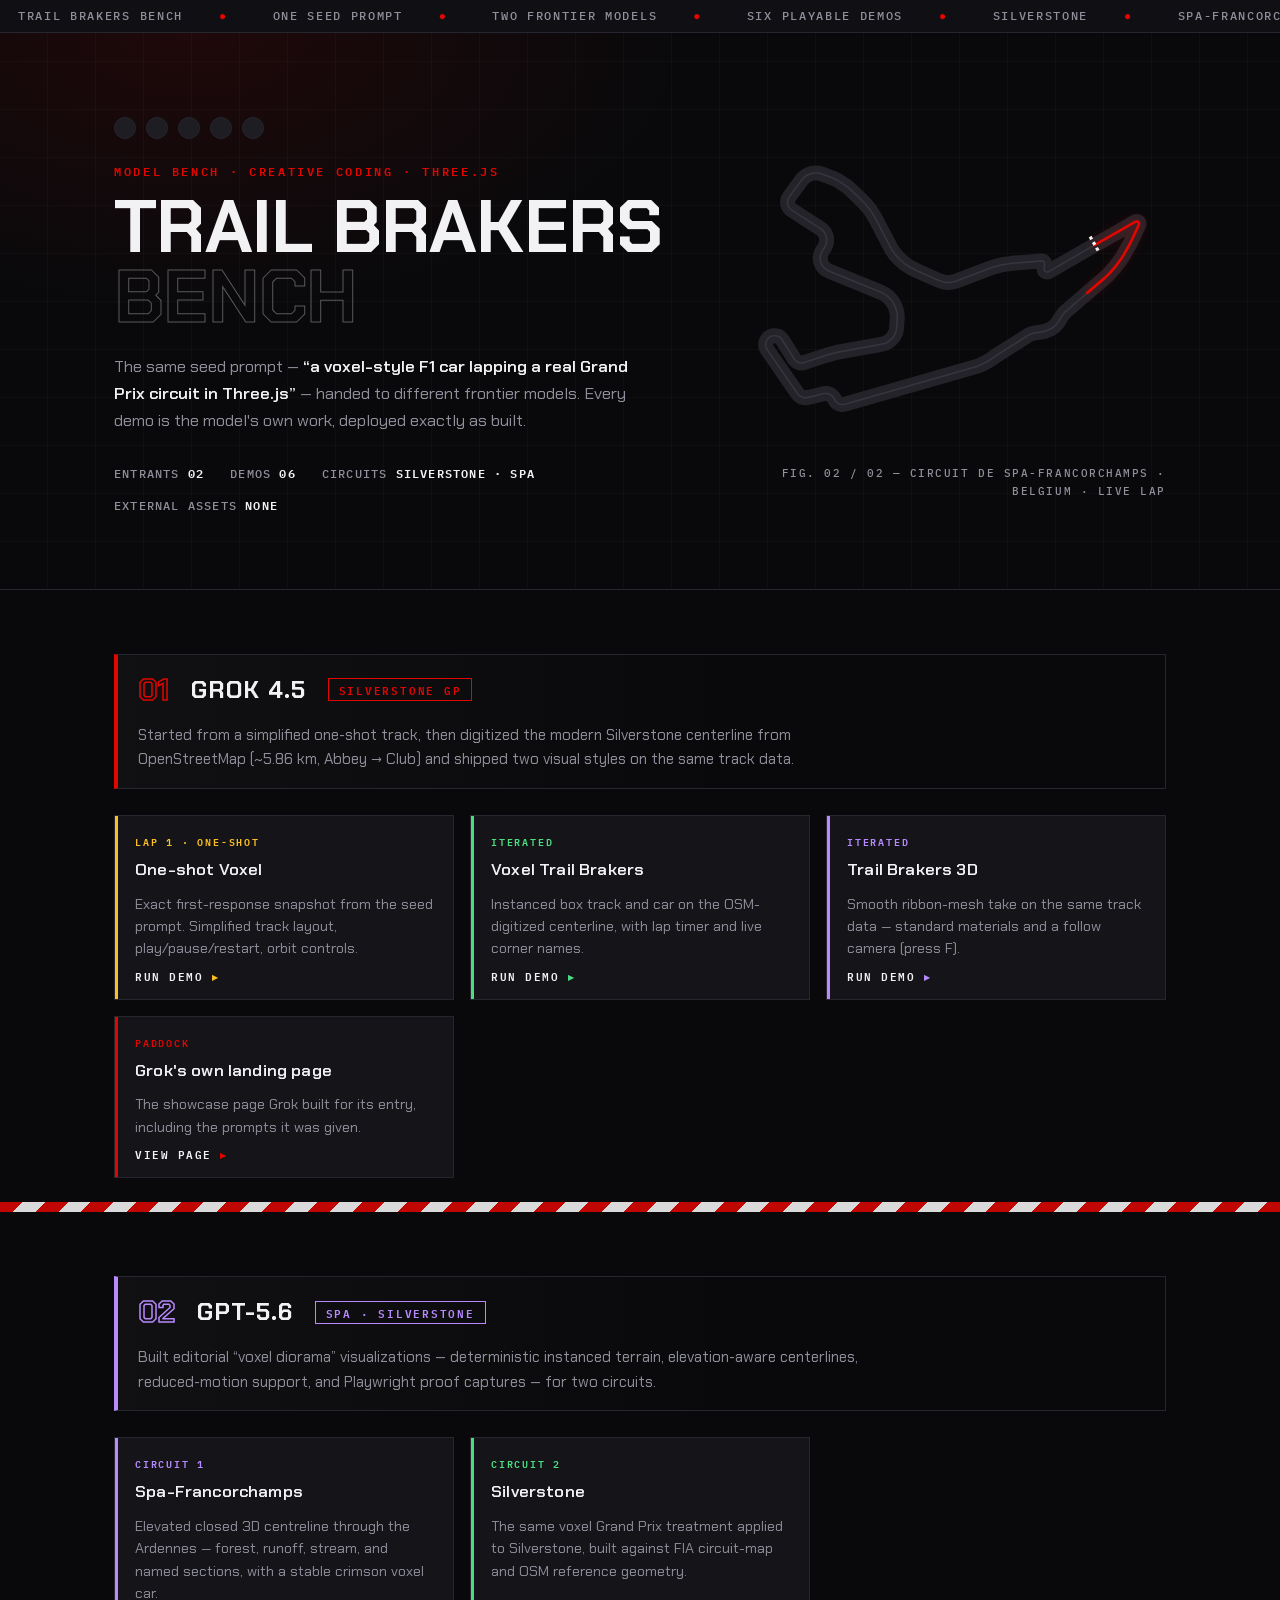
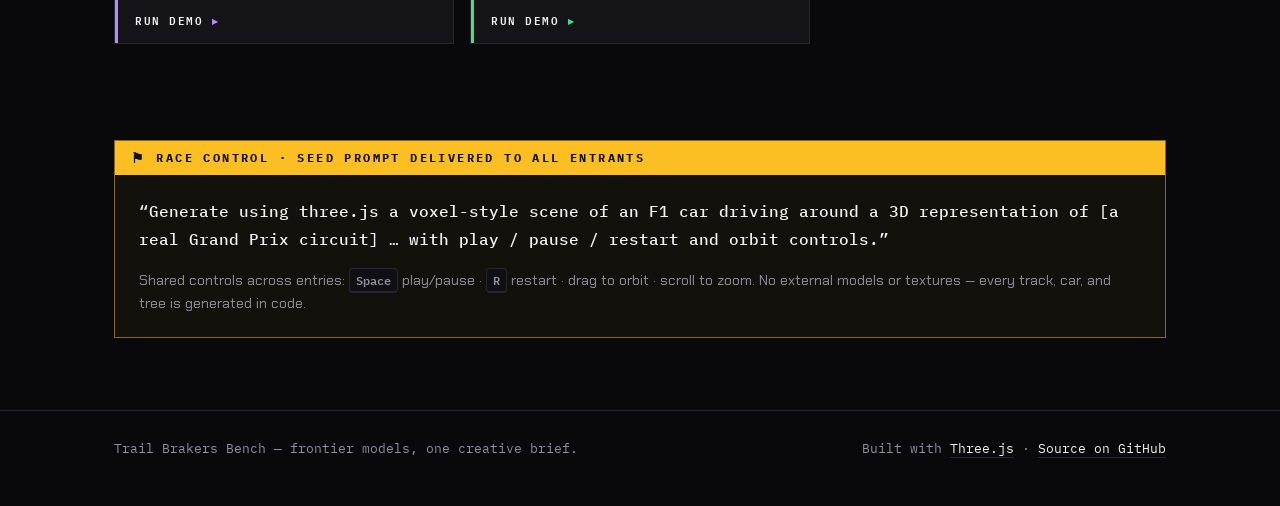
==== commit 3a94625d: "Add app icons, PWA manifest, and social meta tags Wire favicons, Apple touch icon, web manifest, and" ====
--- a/index.html
+++ b/index.html
@@ -5,6 +5,32 @@
   <meta name="viewport" content="width=device-width, initial-scale=1" />
   <title>Trail Brakers Bench</title>
   <meta name="description" content="One prompt, multiple frontier models: voxel F1 circuit demos built with Three.js by Grok 4.5 and GPT-5.6, side by side." />
+
+  <!-- App icons: tabs, bookmarks, iOS home screen, Android/PWA -->
+  <link rel="icon" href="/favicon.ico" sizes="any" />
+  <link rel="icon" type="image/png" sizes="32x32" href="/icons/favicon-32x32.png" />
+  <link rel="icon" type="image/png" sizes="16x16" href="/icons/favicon-16x16.png" />
+  <link rel="apple-touch-icon" sizes="180x180" href="/icons/apple-touch-icon.png" />
+  <link rel="manifest" href="/site.webmanifest" />
+  <meta name="theme-color" content="#09090b" />
+  <meta name="msapplication-TileColor" content="#09090b" />
+  <meta name="apple-mobile-web-app-capable" content="yes" />
+  <meta name="apple-mobile-web-app-status-bar-style" content="black-translucent" />
+  <meta name="apple-mobile-web-app-title" content="Trail Brakers" />
+  <meta name="application-name" content="Trail Brakers" />
+
+  <!-- Social / link previews -->
+  <meta property="og:type" content="website" />
+  <meta property="og:title" content="Trail Brakers Bench" />
+  <meta property="og:description" content="One prompt, multiple frontier models: voxel F1 circuit demos built with Three.js by Grok 4.5 and GPT-5.6, side by side." />
+  <meta property="og:image" content="/icons/icon-512.png" />
+  <meta property="og:image:width" content="512" />
+  <meta property="og:image:height" content="512" />
+  <meta name="twitter:card" content="summary" />
+  <meta name="twitter:title" content="Trail Brakers Bench" />
+  <meta name="twitter:description" content="One prompt, multiple frontier models: voxel F1 circuit demos built with Three.js by Grok 4.5 and GPT-5.6, side by side." />
+  <meta name="twitter:image" content="/icons/icon-512.png" />
+
   <link rel="preconnect" href="https://fonts.googleapis.com" />
   <link rel="preconnect" href="https://fonts.gstatic.com" crossorigin />
   <link href="https://fonts.googleapis.com/css2?family=Chakra+Petch:wght@400;600;700&family=IBM+Plex+Mono:wght@400;500;600&display=swap" rel="stylesheet" />
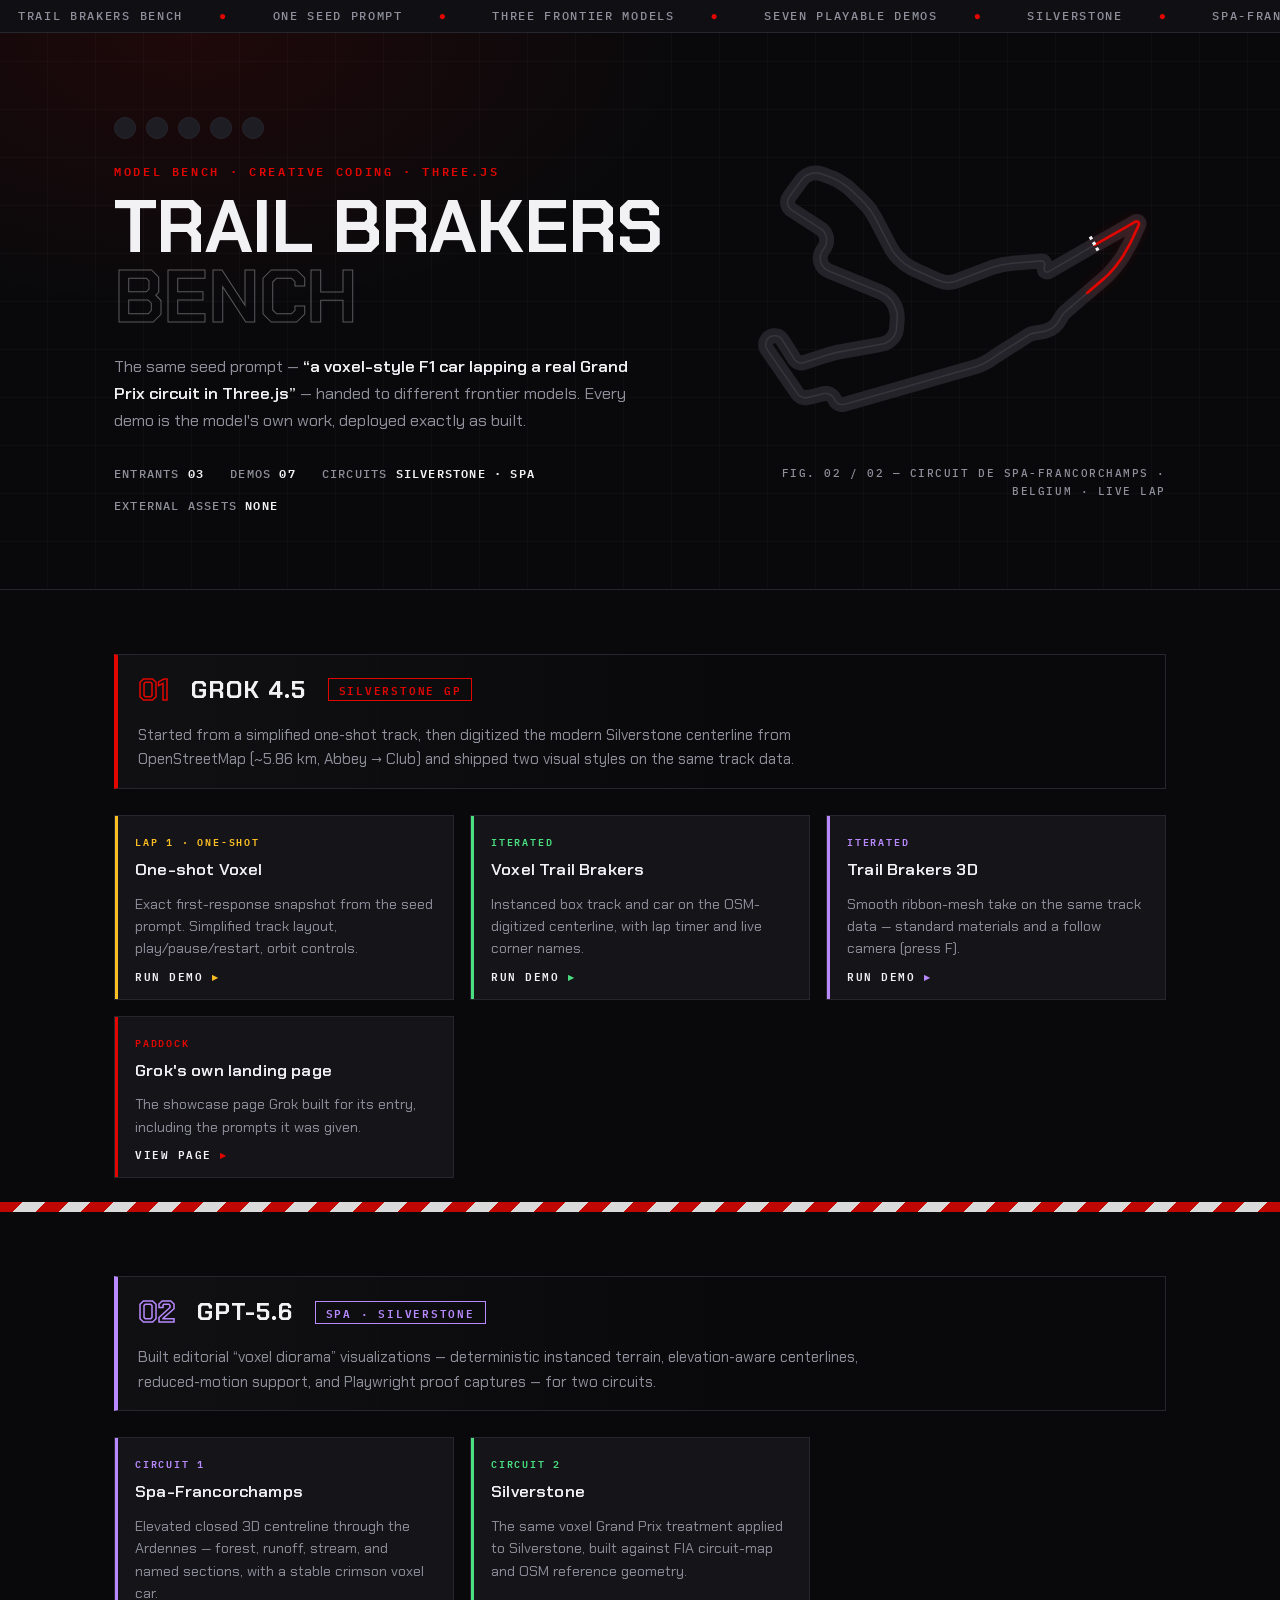
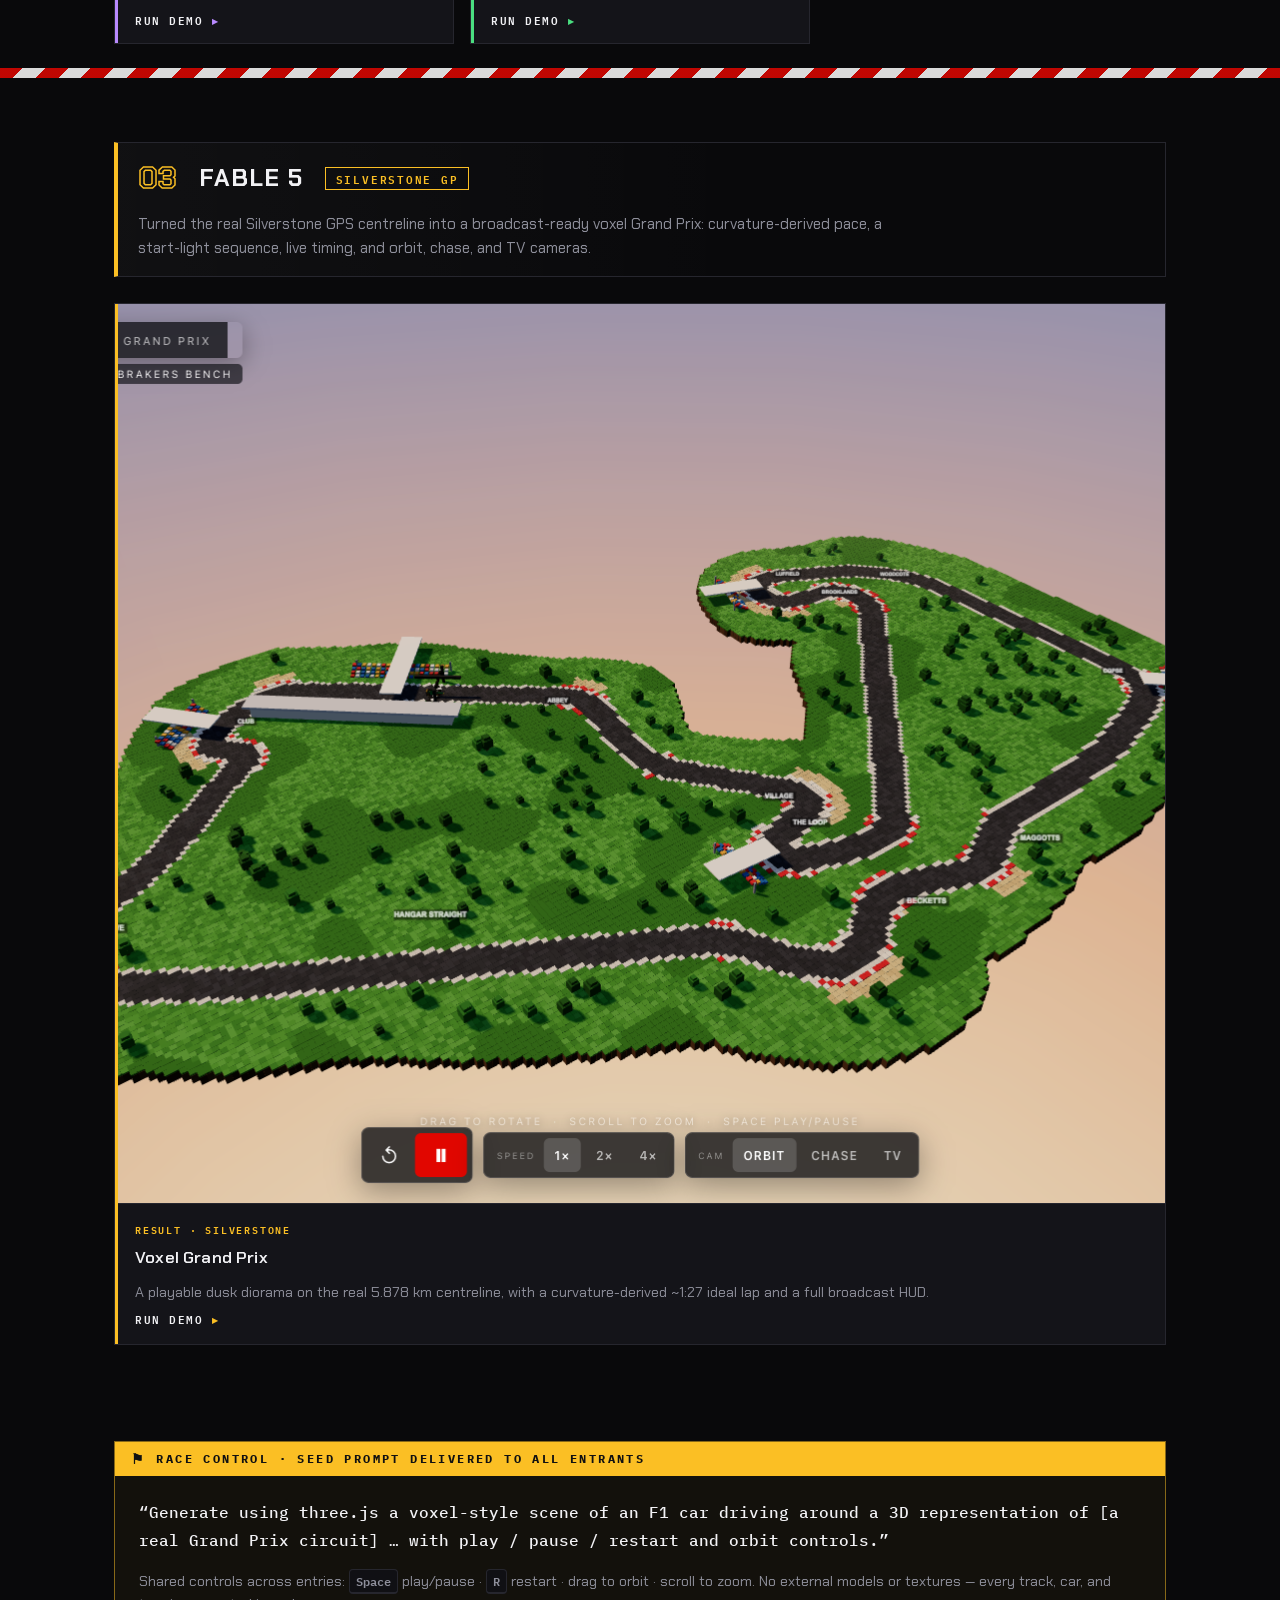
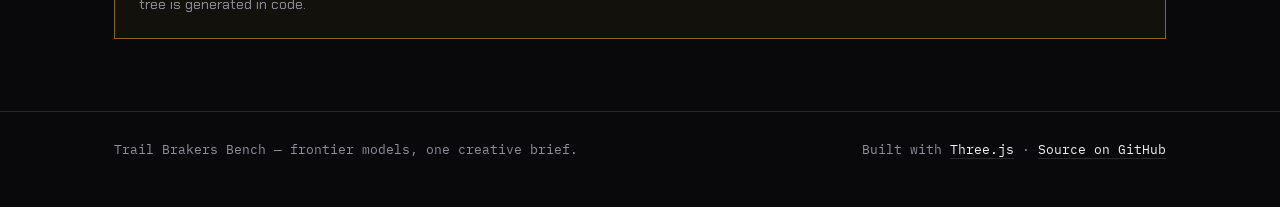
==== commit 441a3942: "Add Fable 5 Silverstone demo" ====
--- a/index.html
+++ b/index.html
@@ -4,7 +4,7 @@
   <meta charset="utf-8" />
   <meta name="viewport" content="width=device-width, initial-scale=1" />
   <title>Trail Brakers Bench</title>
-  <meta name="description" content="One prompt, multiple frontier models: voxel F1 circuit demos built with Three.js by Grok 4.5 and GPT-5.6, side by side." />
+  <meta name="description" content="One prompt, multiple frontier models: voxel F1 circuit demos built with Three.js by Grok 4.5, GPT-5.6, and Fable 5, side by side." />
 
   <!-- App icons: tabs, bookmarks, iOS home screen, Android/PWA -->
   <link rel="icon" href="/favicon.ico" sizes="any" />
@@ -22,13 +22,13 @@
   <!-- Social / link previews -->
   <meta property="og:type" content="website" />
   <meta property="og:title" content="Trail Brakers Bench" />
-  <meta property="og:description" content="One prompt, multiple frontier models: voxel F1 circuit demos built with Three.js by Grok 4.5 and GPT-5.6, side by side." />
+  <meta property="og:description" content="One prompt, multiple frontier models: voxel F1 circuit demos built with Three.js by Grok 4.5, GPT-5.6, and Fable 5, side by side." />
   <meta property="og:image" content="/icons/icon-512.png" />
   <meta property="og:image:width" content="512" />
   <meta property="og:image:height" content="512" />
   <meta name="twitter:card" content="summary" />
   <meta name="twitter:title" content="Trail Brakers Bench" />
-  <meta name="twitter:description" content="One prompt, multiple frontier models: voxel F1 circuit demos built with Three.js by Grok 4.5 and GPT-5.6, side by side." />
+  <meta name="twitter:description" content="One prompt, multiple frontier models: voxel F1 circuit demos built with Three.js by Grok 4.5, GPT-5.6, and Fable 5, side by side." />
   <meta name="twitter:image" content="/icons/icon-512.png" />
 
   <link rel="preconnect" href="https://fonts.googleapis.com" />
@@ -231,6 +231,7 @@
     }
     #grok { --accent: var(--red); }
     #gpt  { --accent: var(--purple); }
+    #fable { --accent: var(--yellow); }
 
     .grid { display: grid; grid-template-columns: repeat(auto-fill, minmax(260px, 1fr)); gap: 16px; }
     .card {
@@ -261,6 +262,13 @@
       color: var(--text);
     }
     .card .go::after { content: "  ▸"; color: var(--sector, var(--red)); }
+    .card--result { grid-column: 1 / -1; padding: 0; gap: 0; }
+    .card--result::before { z-index: 1; }
+    .card--result img {
+      display: block; width: 100%; aspect-ratio: 16 / 9; object-fit: cover;
+      border-bottom: 1px solid var(--line);
+    }
+    .card--result .card__copy { display: grid; gap: 10px; padding: 20px; }
     .s-purple { --sector: var(--purple); }
     .s-green  { --sector: var(--green); }
     .s-yellow { --sector: var(--yellow); }
@@ -319,15 +327,15 @@
     <div class="ticker__inner">
       <span>Trail Brakers Bench</span><span class="dot">●</span>
       <span>One seed prompt</span><span class="dot">●</span>
-      <span>Two frontier models</span><span class="dot">●</span>
-      <span>Six playable demos</span><span class="dot">●</span>
+      <span>Three frontier models</span><span class="dot">●</span>
+      <span>Seven playable demos</span><span class="dot">●</span>
       <span>Silverstone</span><span class="dot">●</span>
       <span>Spa-Francorchamps</span><span class="dot">●</span>
       <span>Three.js · no external assets</span><span class="dot">●</span>
       <span>Trail Brakers Bench</span><span class="dot">●</span>
       <span>One seed prompt</span><span class="dot">●</span>
-      <span>Two frontier models</span><span class="dot">●</span>
-      <span>Six playable demos</span><span class="dot">●</span>
+      <span>Three frontier models</span><span class="dot">●</span>
+      <span>Seven playable demos</span><span class="dot">●</span>
       <span>Silverstone</span><span class="dot">●</span>
       <span>Spa-Francorchamps</span><span class="dot">●</span>
       <span>Three.js · no external assets</span><span class="dot">●</span>
@@ -346,8 +354,8 @@
           Every demo is the model's own work, deployed exactly as built.
         </p>
         <div class="hero__meta">
-          <span>Entrants <b>02</b></span>
-          <span>Demos <b>06</b></span>
+          <span>Entrants <b>03</b></span>
+          <span>Demos <b>07</b></span>
           <span>Circuits <b>Silverstone · Spa</b></span>
           <span>External assets <b>None</b></span>
         </div>
@@ -446,6 +454,33 @@
       </div>
     </section>
 
+    <div class="kerb" role="presentation"></div>
+
+    <section class="entry" id="fable">
+      <div class="wrap">
+        <div class="entry__bar">
+          <span class="entry__pos">03</span>
+          <h2>Fable 5</h2>
+          <span class="circuit-tag">Silverstone GP</span>
+          <p class="entry__note">
+            Turned the real Silverstone GPS centreline into a broadcast-ready voxel Grand Prix:
+            curvature-derived pace, a start-light sequence, live timing, and orbit, chase, and TV cameras.
+          </p>
+        </div>
+        <div class="grid">
+          <a class="card card--result s-yellow" href="./demos/fable5/silverstone/">
+            <img src="./demos/fable5/silverstone/result.png" alt="Fable 5 voxel Silverstone Grand Prix demo at sunset with broadcast timing overlays" width="1600" height="900" loading="lazy" />
+            <span class="card__copy">
+              <span class="tag">Result · Silverstone</span>
+              <h3>Voxel Grand Prix</h3>
+              <p>A playable dusk diorama on the real 5.878 km centreline, with a curvature-derived ~1:27 ideal lap and a full broadcast HUD.</p>
+              <span class="go">Run demo</span>
+            </span>
+          </a>
+        </div>
+      </div>
+    </section>
+
     <section class="race-control wrap">
       <div class="rc-box">
         <div class="rc-box__head">Race control · Seed prompt delivered to all entrants</div>
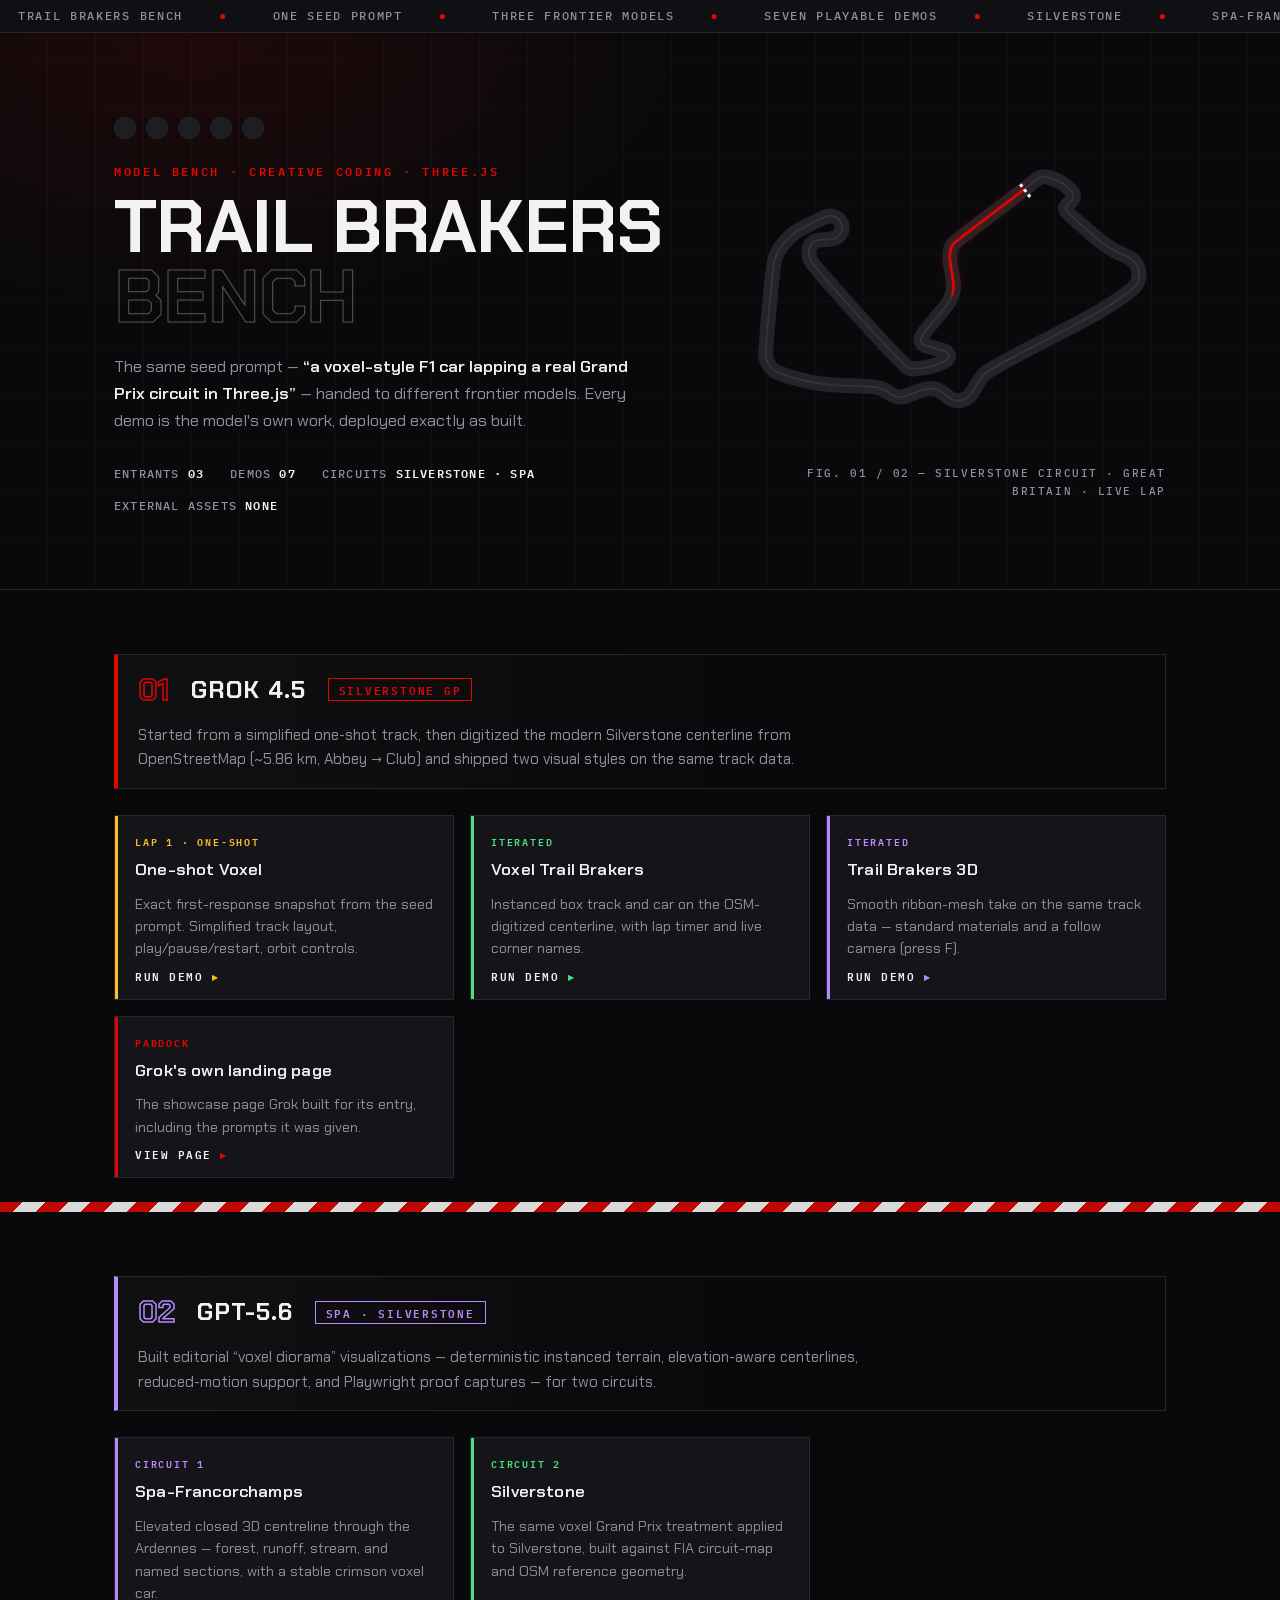
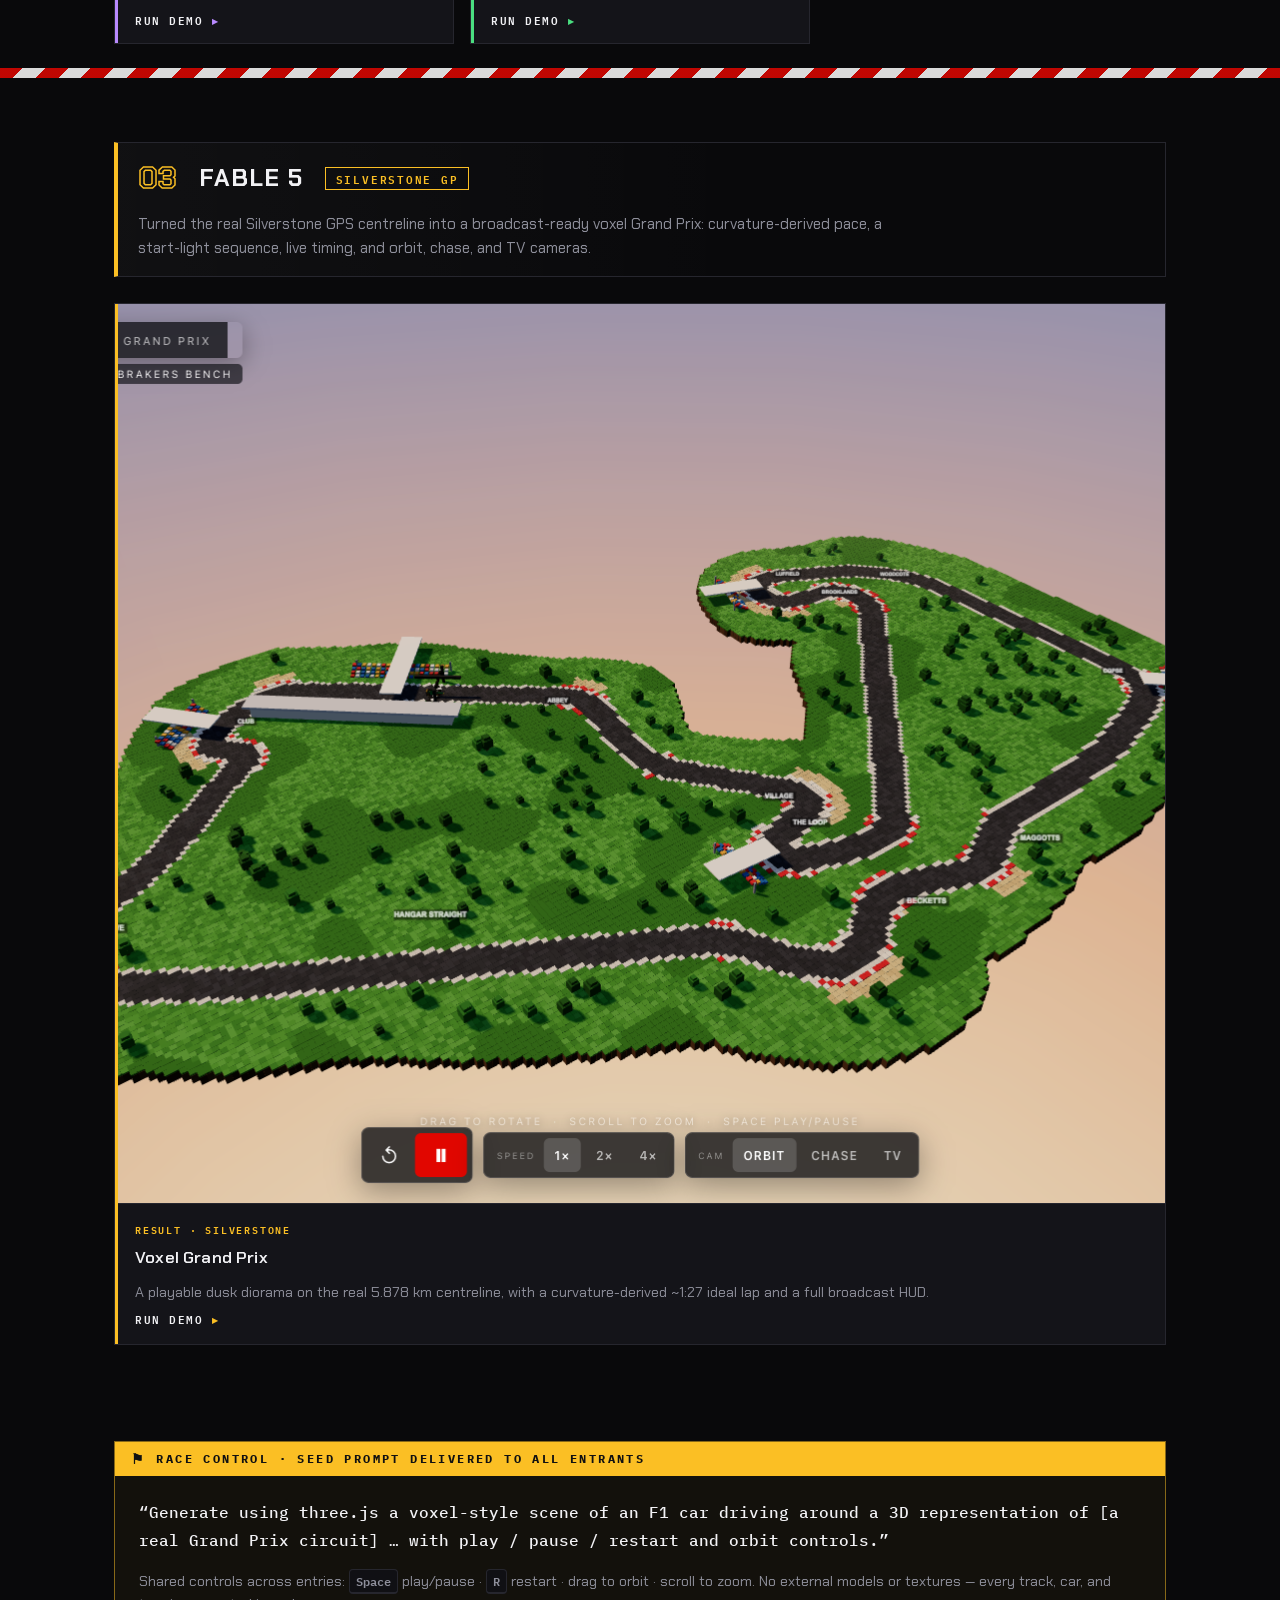
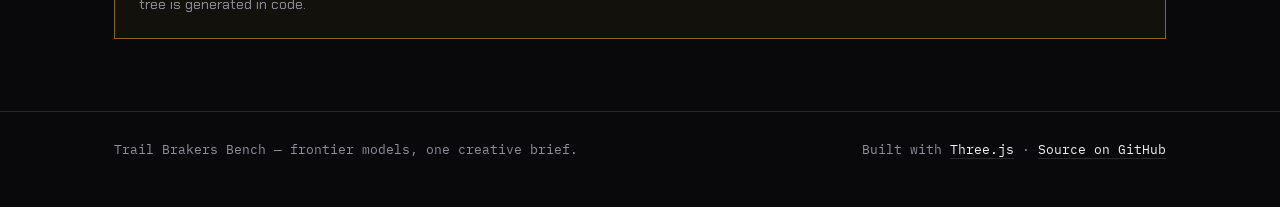
==== commit 5401fafd: "Fix mobile hero circuit lap line" ====
--- a/index.html
+++ b/index.html
@@ -175,7 +175,7 @@
     .circuit .race-line {
       fill: none; stroke: var(--red); stroke-width: 2.5;
       stroke-linejoin: round; stroke-linecap: round;
-      stroke-dasharray: 11 89;
+      stroke-dasharray: var(--lap-dash, 11 89);
       stroke-dashoffset: 0;
       filter: drop-shadow(0 0 6px rgba(225,6,0,.65));
     }
@@ -183,7 +183,7 @@
       animation: circuit-lap var(--lap-duration) linear 1;
     }
     .circuit.is-paused .race-line { animation-play-state: paused; }
-    @keyframes circuit-lap { to { stroke-dashoffset: -100; } }
+    @keyframes circuit-lap { to { stroke-dashoffset: var(--lap-offset, -100); } }
     .circuit .sf { stroke: var(--text); stroke-width: 3; stroke-dasharray: 3 3; }
     .circuit figcaption {
       min-height: 1.6em;
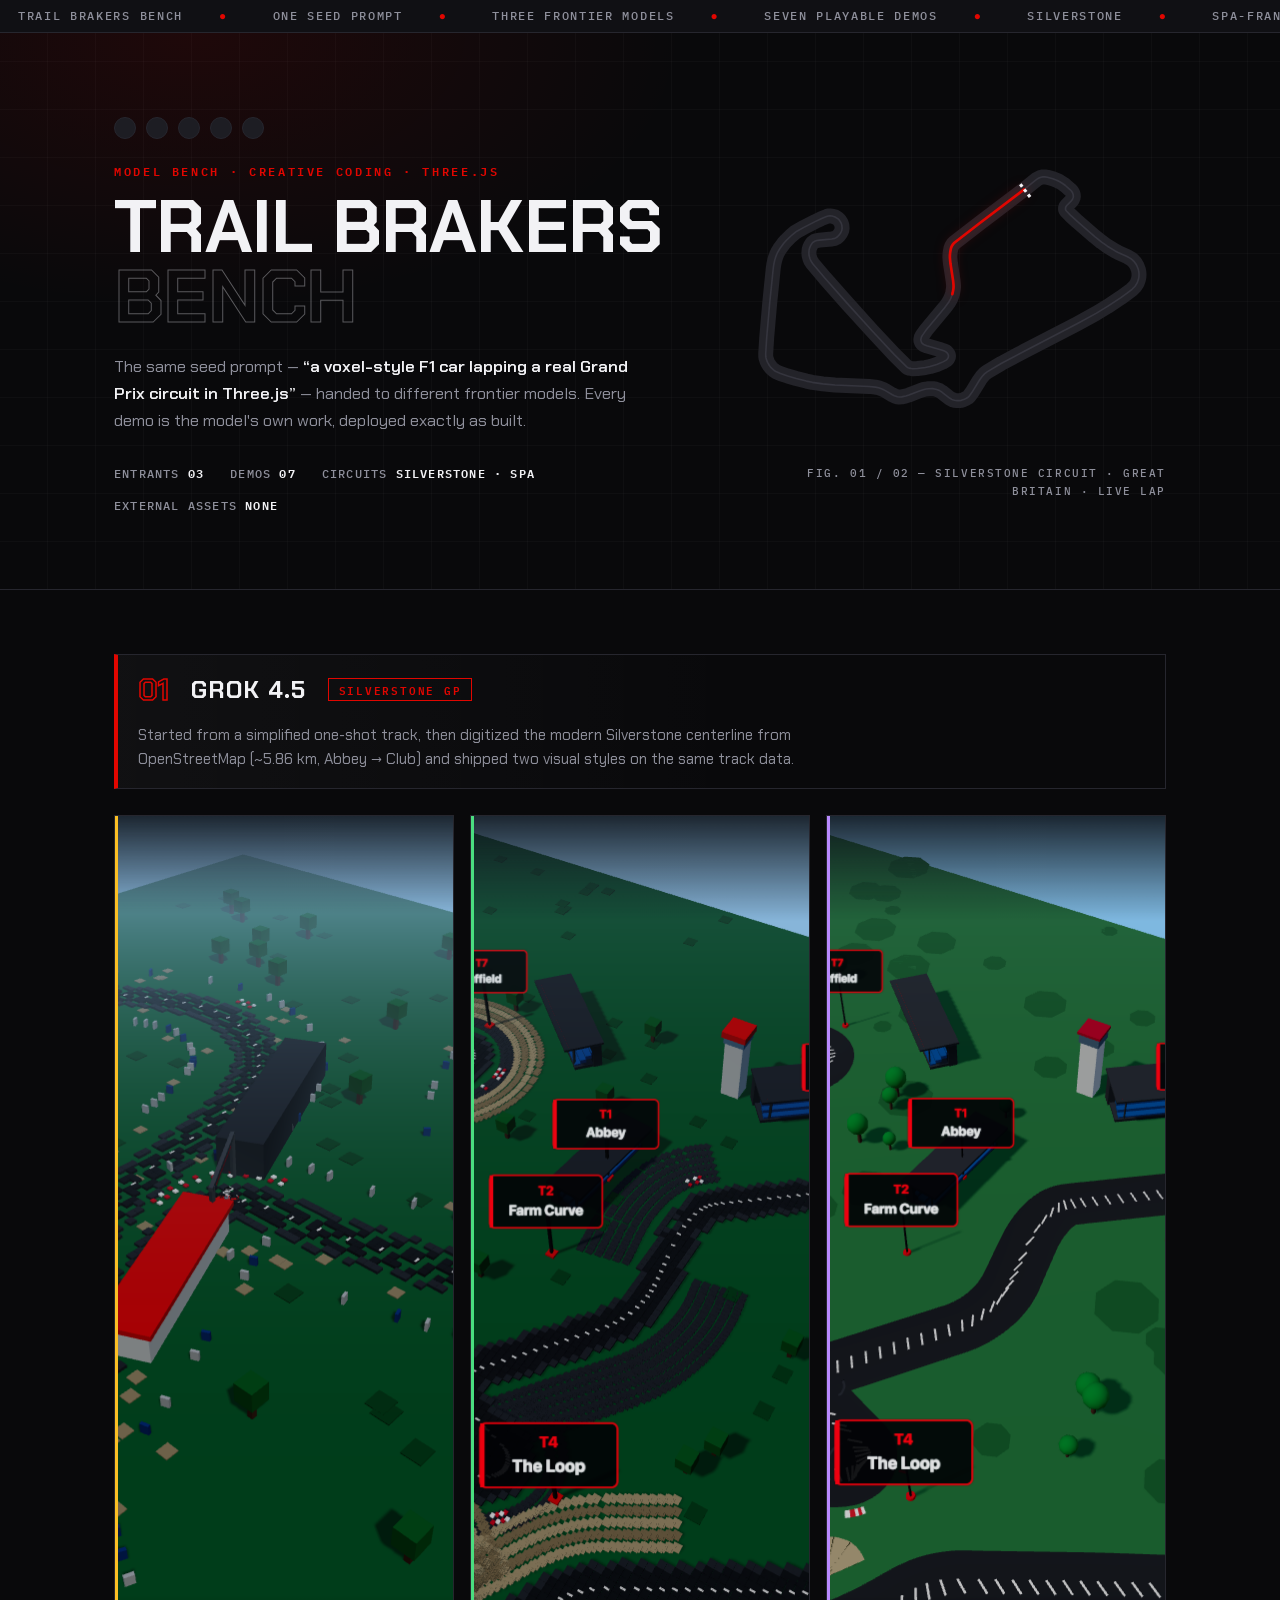
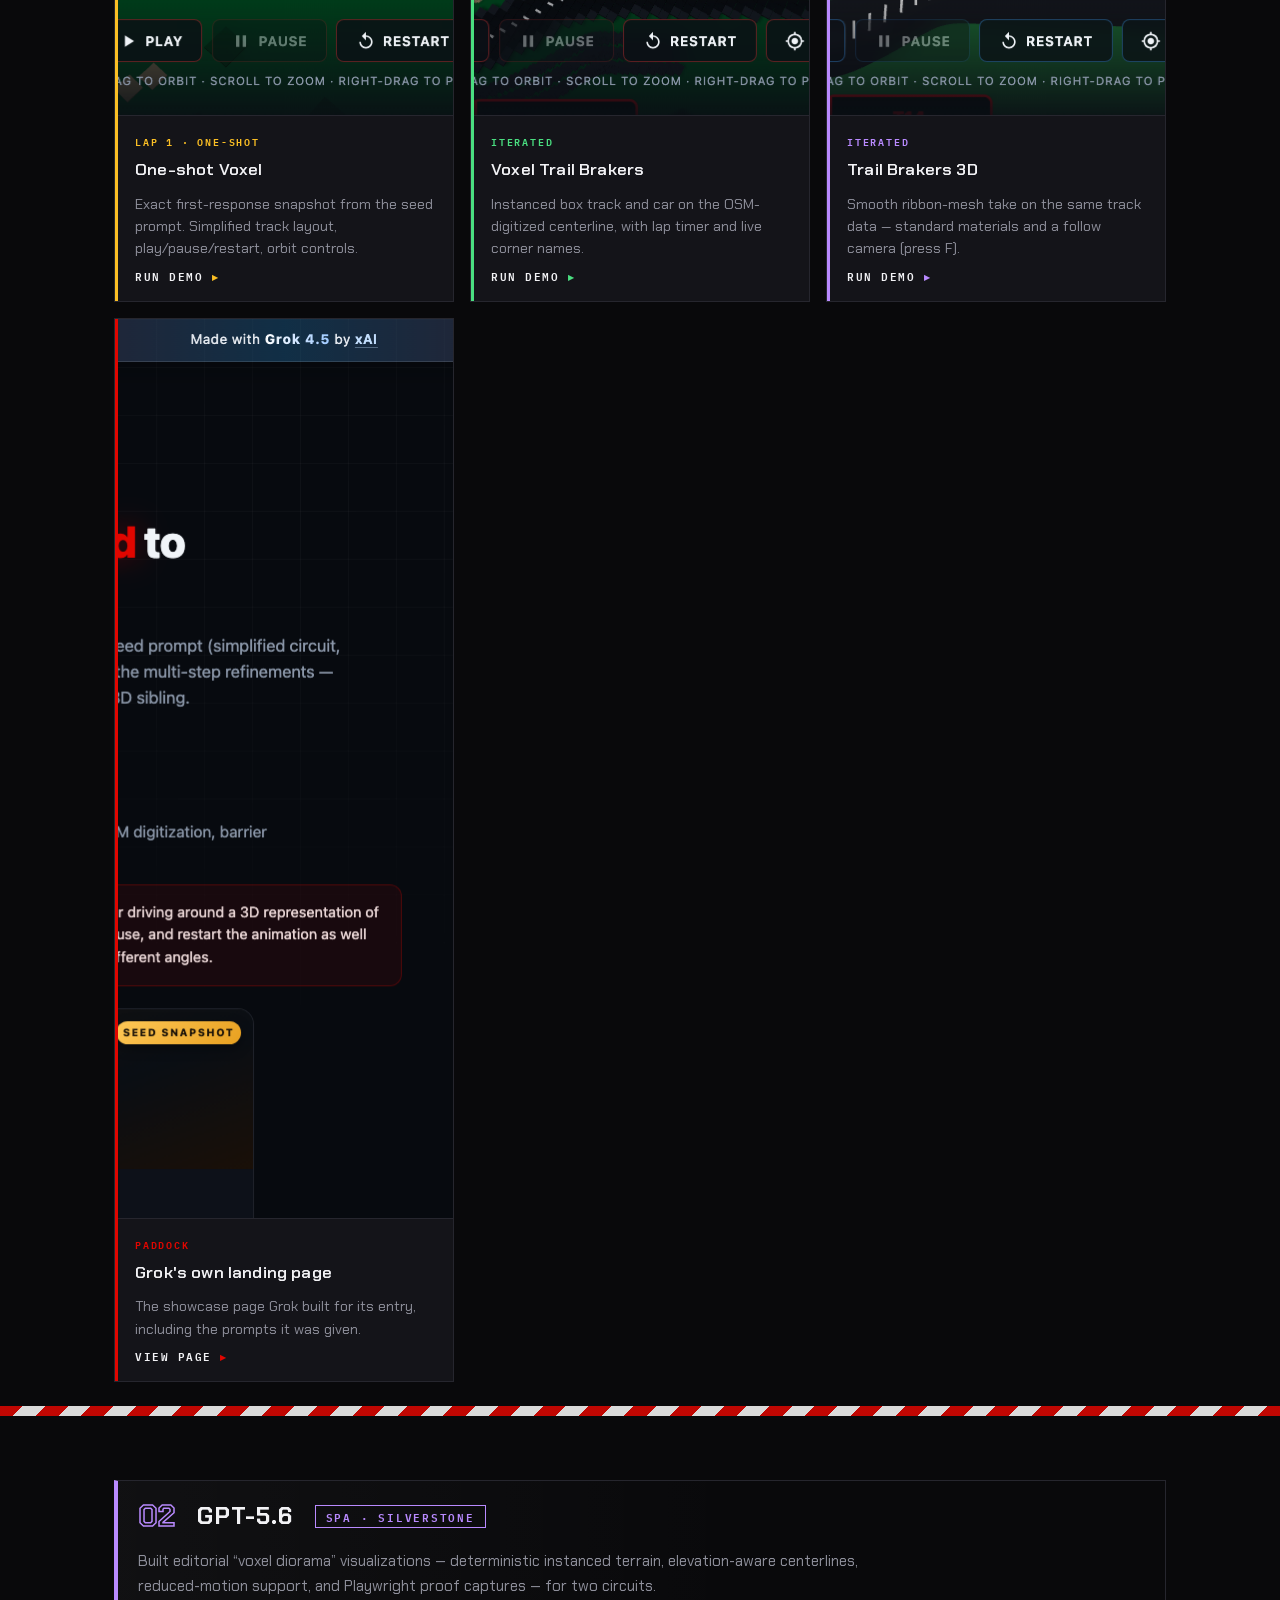
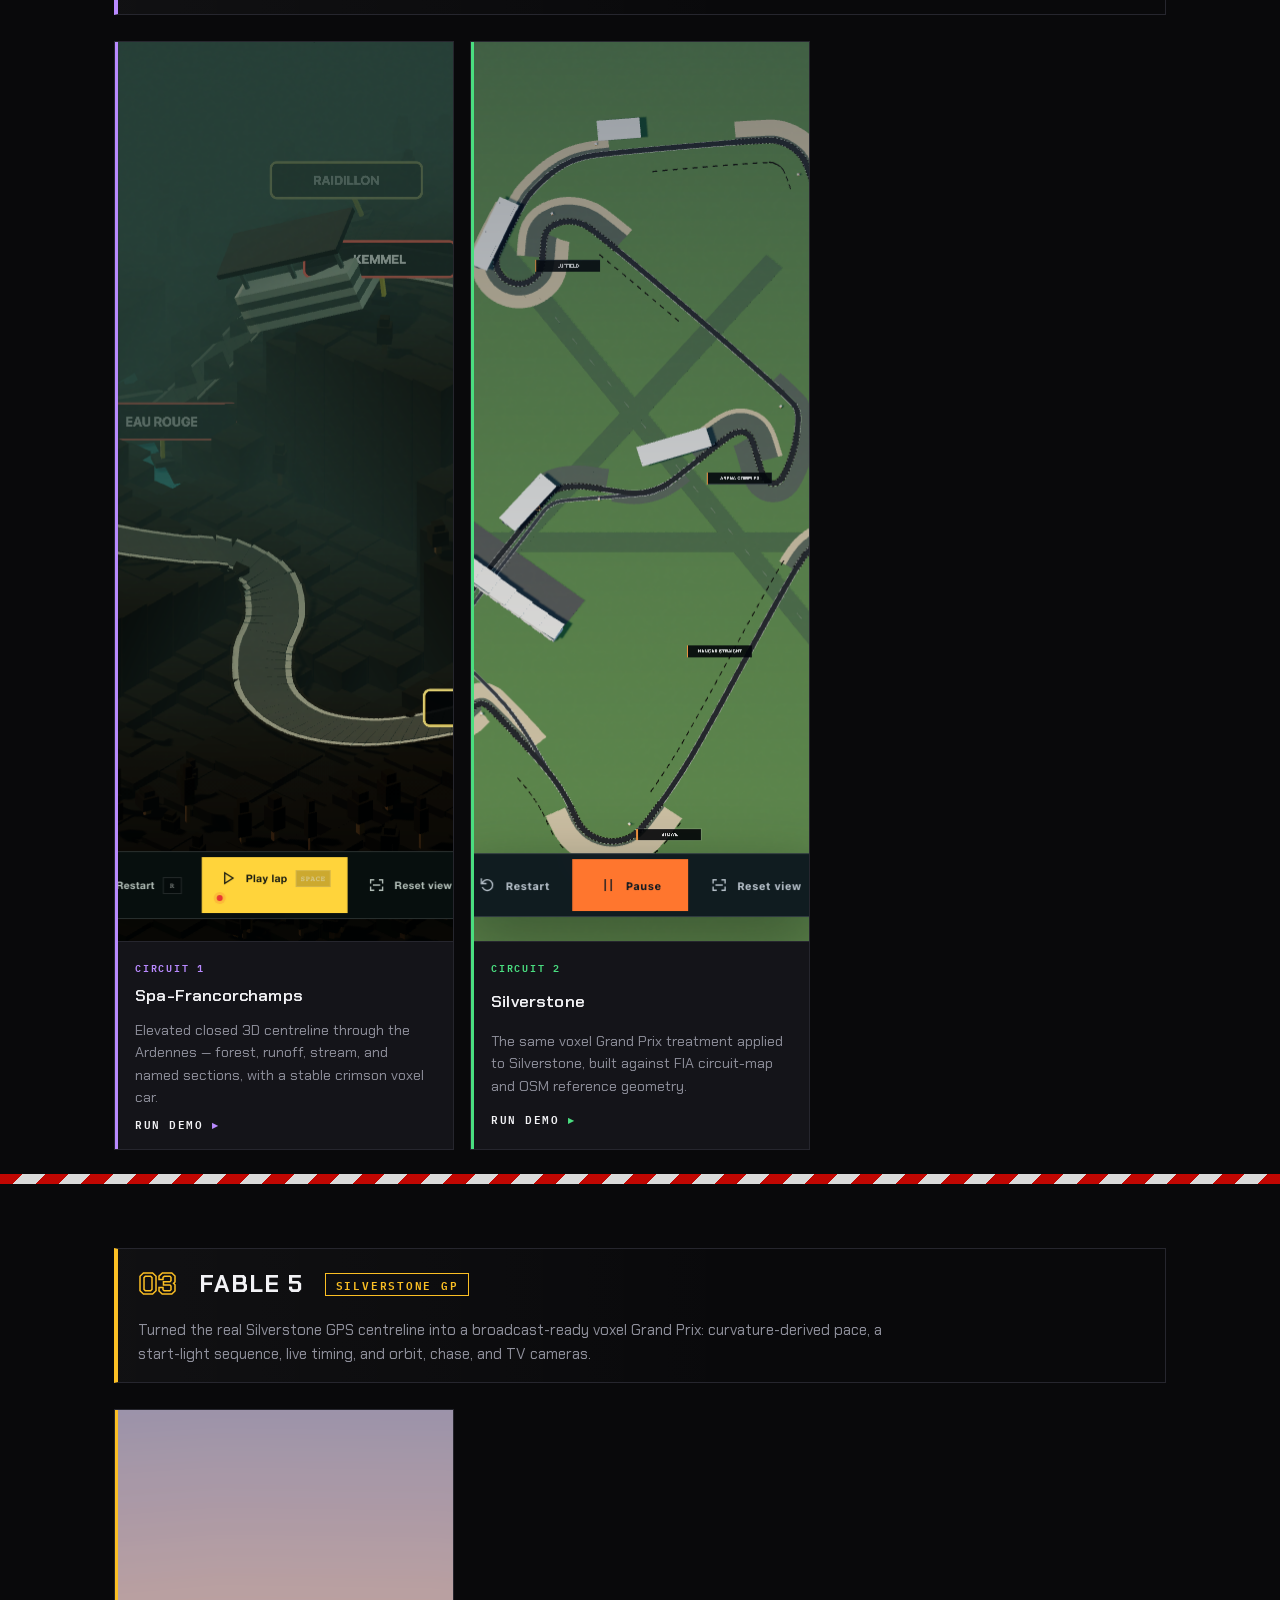
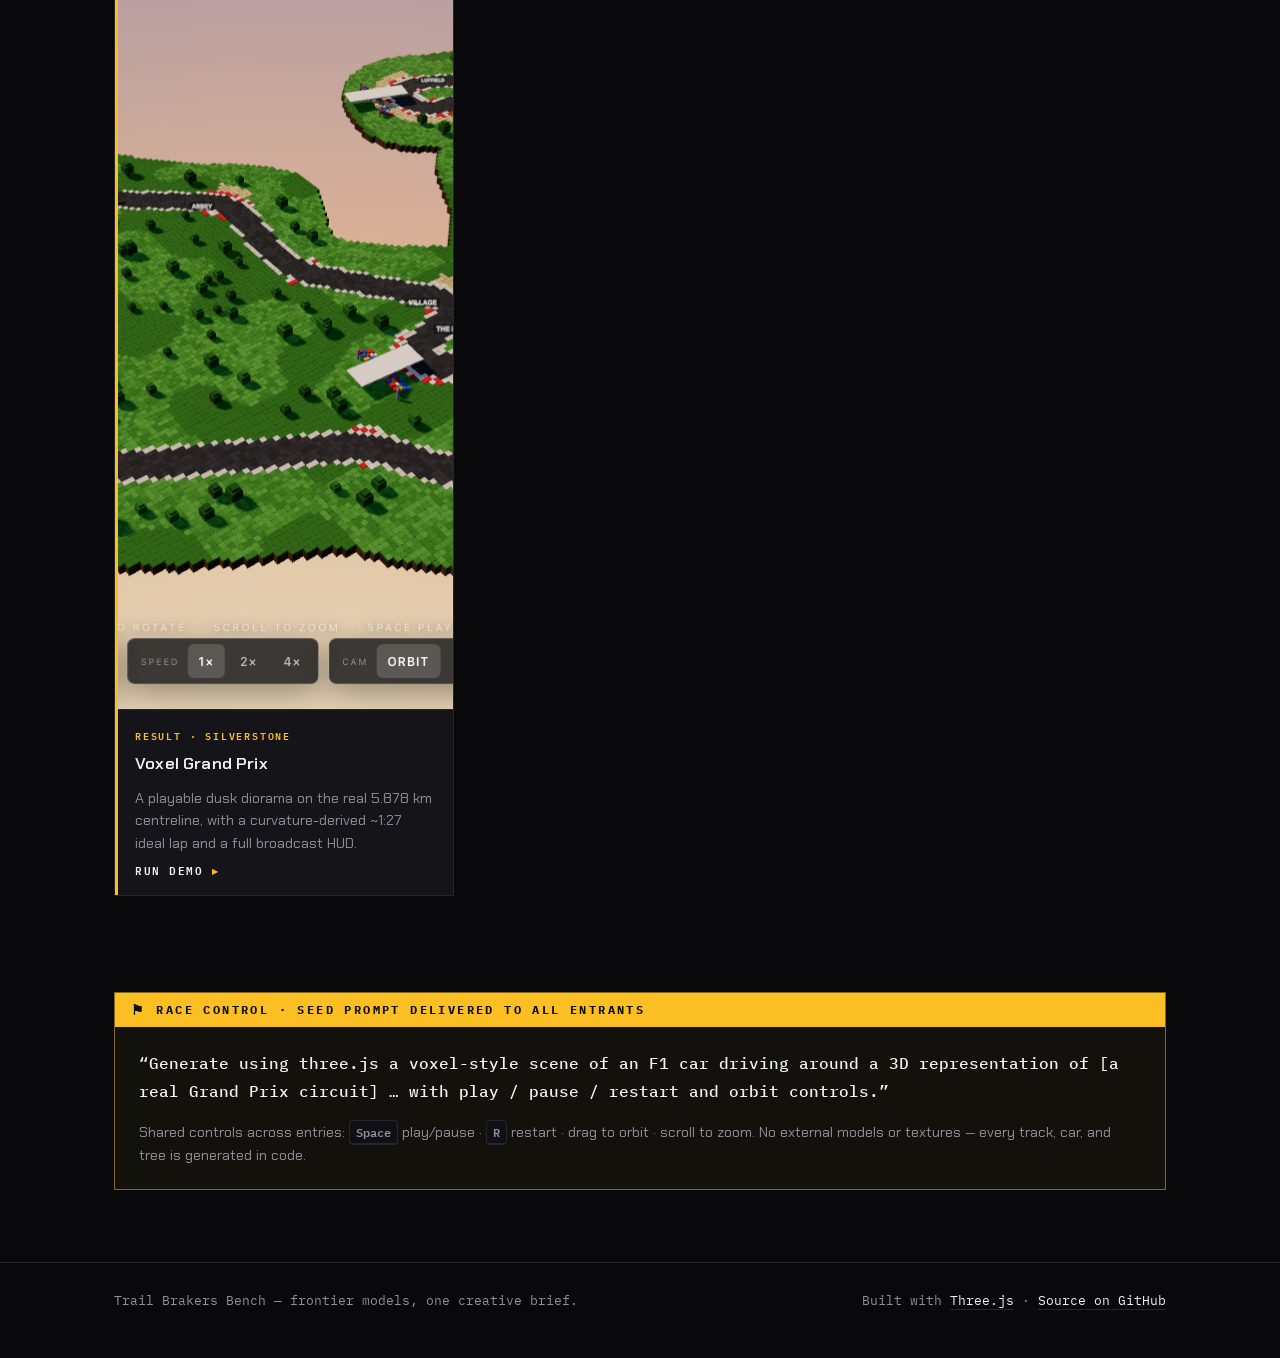
==== commit e6b66674: "Snapshot local work (20260720T185359Z)" ====
--- a/index.html
+++ b/index.html
@@ -262,13 +262,13 @@
       color: var(--text);
     }
     .card .go::after { content: "  ▸"; color: var(--sector, var(--red)); }
-    .card--result { grid-column: 1 / -1; padding: 0; gap: 0; }
-    .card--result::before { z-index: 1; }
-    .card--result img {
+    .card--preview { padding: 0; gap: 0; }
+    .card--preview::before { z-index: 1; }
+    .card--preview img {
       display: block; width: 100%; aspect-ratio: 16 / 9; object-fit: cover;
       border-bottom: 1px solid var(--line);
     }
-    .card--result .card__copy { display: grid; gap: 10px; padding: 20px; }
+    .card--preview .card__copy { display: grid; gap: 10px; padding: 20px; flex: 1; }
     .s-purple { --sector: var(--purple); }
     .s-green  { --sector: var(--green); }
     .s-yellow { --sector: var(--yellow); }
@@ -395,29 +395,41 @@
           </p>
         </div>
         <div class="grid">
-          <a class="card s-yellow" href="./demos/grok-4.5/oneshot/">
-            <span class="tag">Lap 1 · One-shot</span>
-            <h3>One-shot Voxel</h3>
-            <p>Exact first-response snapshot from the seed prompt. Simplified track layout, play/pause/restart, orbit controls.</p>
-            <span class="go">Run demo</span>
-          </a>
-          <a class="card s-green" href="./demos/grok-4.5/voxel/">
-            <span class="tag">Iterated</span>
-            <h3>Voxel Trail Brakers</h3>
-            <p>Instanced box track and car on the OSM-digitized centerline, with lap timer and live corner names.</p>
-            <span class="go">Run demo</span>
-          </a>
-          <a class="card s-purple" href="./demos/grok-4.5/3d/">
-            <span class="tag">Iterated</span>
-            <h3>Trail Brakers 3D</h3>
-            <p>Smooth ribbon-mesh take on the same track data — standard materials and a follow camera (press F).</p>
-            <span class="go">Run demo</span>
-          </a>
-          <a class="card s-red" href="./demos/grok-4.5/">
-            <span class="tag">Paddock</span>
-            <h3>Grok's own landing page</h3>
-            <p>The showcase page Grok built for its entry, including the prompts it was given.</p>
-            <span class="go">View page</span>
+          <a class="card card--preview s-yellow" href="./demos/grok-4.5/oneshot/">
+            <img src="./screenshots/benchmarks/grok-oneshot.png" alt="Grok 4.5 one-shot voxel circuit benchmark" width="1600" height="900" loading="lazy" />
+            <span class="card__copy">
+              <span class="tag">Lap 1 · One-shot</span>
+              <h3>One-shot Voxel</h3>
+              <p>Exact first-response snapshot from the seed prompt. Simplified track layout, play/pause/restart, orbit controls.</p>
+              <span class="go">Run demo</span>
+            </span>
+          </a>
+          <a class="card card--preview s-green" href="./demos/grok-4.5/voxel/">
+            <img src="./screenshots/benchmarks/grok-voxel.png" alt="Grok 4.5 iterated voxel Silverstone benchmark" width="1600" height="900" loading="lazy" />
+            <span class="card__copy">
+              <span class="tag">Iterated</span>
+              <h3>Voxel Trail Brakers</h3>
+              <p>Instanced box track and car on the OSM-digitized centerline, with lap timer and live corner names.</p>
+              <span class="go">Run demo</span>
+            </span>
+          </a>
+          <a class="card card--preview s-purple" href="./demos/grok-4.5/3d/">
+            <img src="./screenshots/benchmarks/grok-3d.png" alt="Grok 4.5 smooth ribbon-mesh Silverstone benchmark" width="1600" height="900" loading="lazy" />
+            <span class="card__copy">
+              <span class="tag">Iterated</span>
+              <h3>Trail Brakers 3D</h3>
+              <p>Smooth ribbon-mesh take on the same track data — standard materials and a follow camera (press F).</p>
+              <span class="go">Run demo</span>
+            </span>
+          </a>
+          <a class="card card--preview s-red" href="./demos/grok-4.5/">
+            <img src="./screenshots/benchmarks/grok-showcase.png" alt="Grok 4.5 benchmark showcase page" width="1600" height="900" loading="lazy" />
+            <span class="card__copy">
+              <span class="tag">Paddock</span>
+              <h3>Grok's own landing page</h3>
+              <p>The showcase page Grok built for its entry, including the prompts it was given.</p>
+              <span class="go">View page</span>
+            </span>
           </a>
         </div>
       </div>
@@ -438,17 +450,23 @@
           </p>
         </div>
         <div class="grid">
-          <a class="card s-purple" href="./demos/gpt-5.6/spa/">
-            <span class="tag">Circuit 1</span>
-            <h3>Spa-Francorchamps</h3>
-            <p>Elevated closed 3D centreline through the Ardennes — forest, runoff, stream, and named sections, with a stable crimson voxel car.</p>
-            <span class="go">Run demo</span>
-          </a>
-          <a class="card s-green" href="./demos/gpt-5.6/silverstone/">
-            <span class="tag">Circuit 2</span>
-            <h3>Silverstone</h3>
-            <p>The same voxel Grand Prix treatment applied to Silverstone, built against FIA circuit-map and OSM reference geometry.</p>
-            <span class="go">Run demo</span>
+          <a class="card card--preview s-purple" href="./demos/gpt-5.6/spa/">
+            <img src="./screenshots/benchmarks/gpt-spa.png" alt="GPT-5.6 voxel Spa-Francorchamps benchmark" width="1600" height="900" loading="lazy" />
+            <span class="card__copy">
+              <span class="tag">Circuit 1</span>
+              <h3>Spa-Francorchamps</h3>
+              <p>Elevated closed 3D centreline through the Ardennes — forest, runoff, stream, and named sections, with a stable crimson voxel car.</p>
+              <span class="go">Run demo</span>
+            </span>
+          </a>
+          <a class="card card--preview s-green" href="./demos/gpt-5.6/silverstone/">
+            <img src="./screenshots/benchmarks/gpt-silverstone.png" alt="GPT-5.6 voxel Silverstone benchmark" width="1600" height="900" loading="lazy" />
+            <span class="card__copy">
+              <span class="tag">Circuit 2</span>
+              <h3>Silverstone</h3>
+              <p>The same voxel Grand Prix treatment applied to Silverstone, built against FIA circuit-map and OSM reference geometry.</p>
+              <span class="go">Run demo</span>
+            </span>
           </a>
         </div>
       </div>
@@ -468,8 +486,8 @@
           </p>
         </div>
         <div class="grid">
-          <a class="card card--result s-yellow" href="./demos/fable5/silverstone/">
-            <img src="./demos/fable5/silverstone/result.png" alt="Fable 5 voxel Silverstone Grand Prix demo at sunset with broadcast timing overlays" width="1600" height="900" loading="lazy" />
+          <a class="card card--preview s-yellow" href="./demos/fable5/silverstone/">
+            <img src="./screenshots/benchmarks/fable-silverstone.png" alt="Fable 5 voxel Silverstone Grand Prix benchmark" width="1600" height="900" loading="lazy" />
             <span class="card__copy">
               <span class="tag">Result · Silverstone</span>
               <h3>Voxel Grand Prix</h3>
